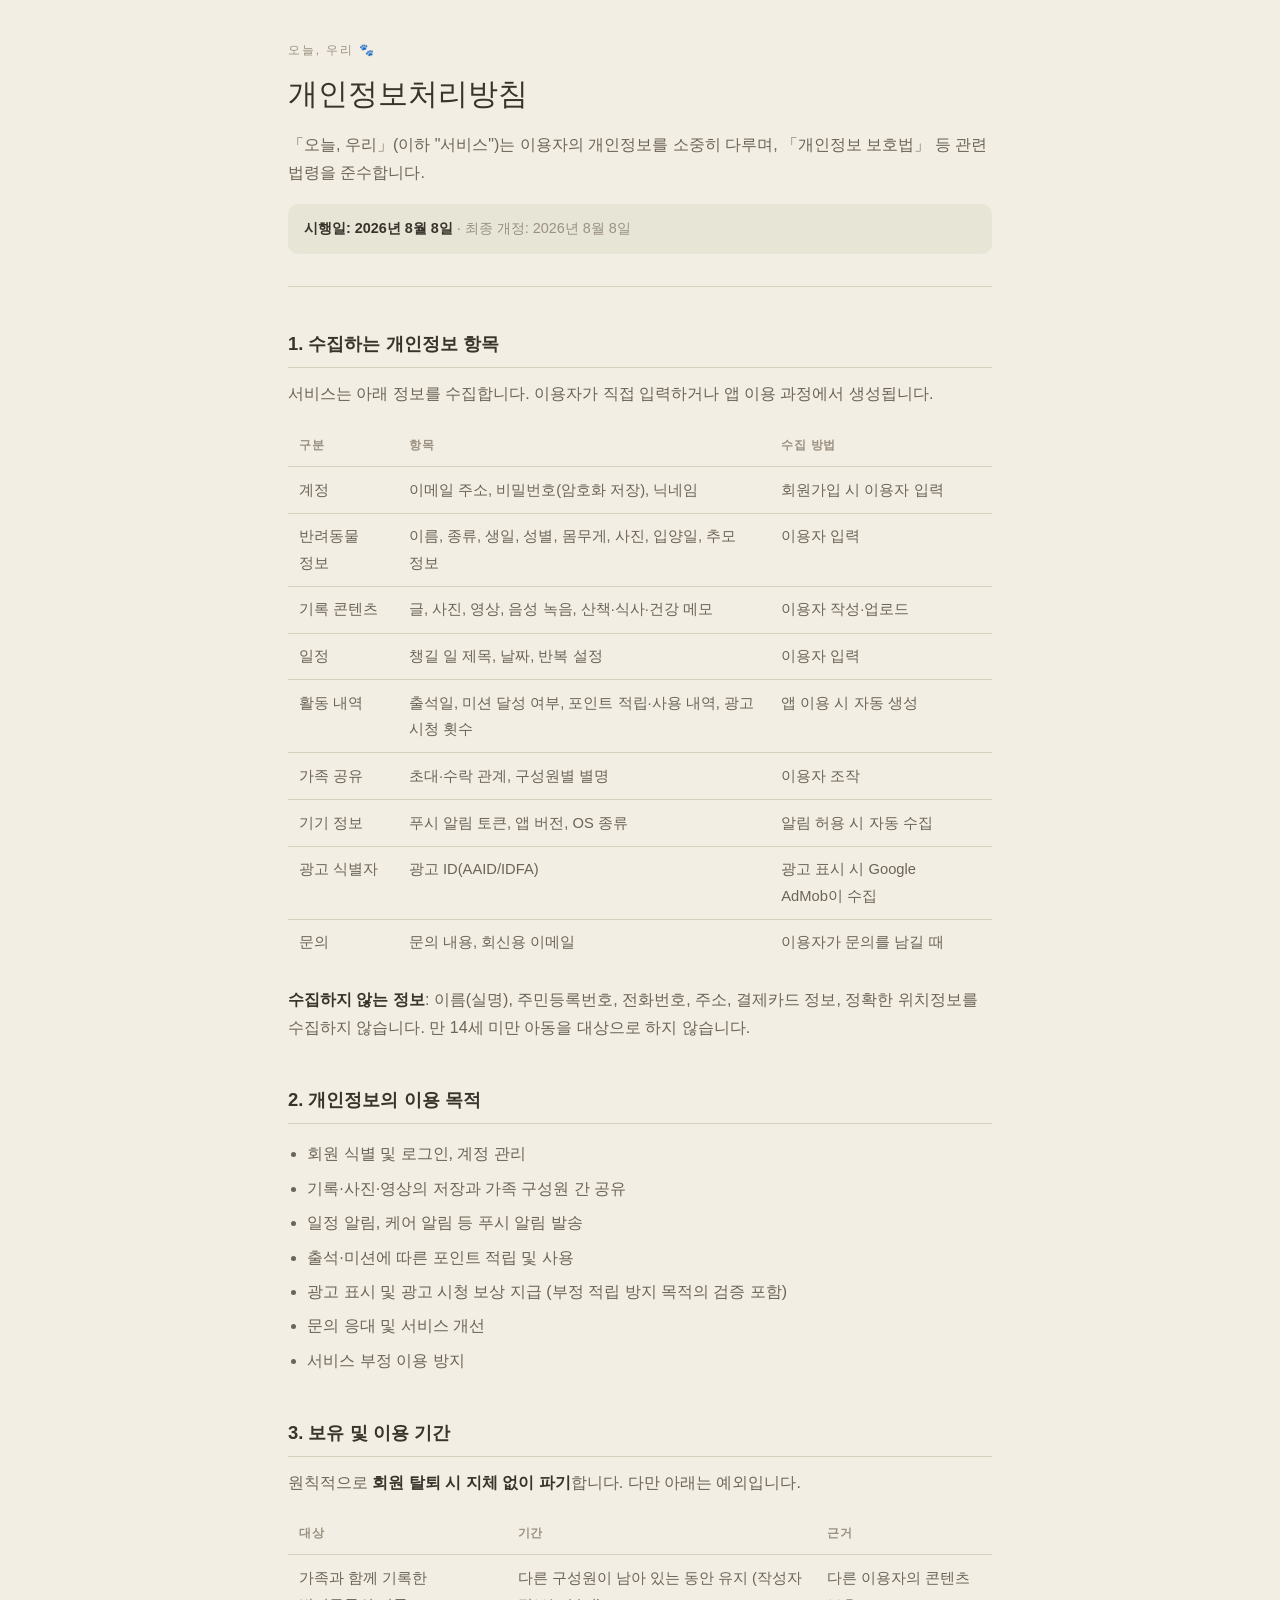
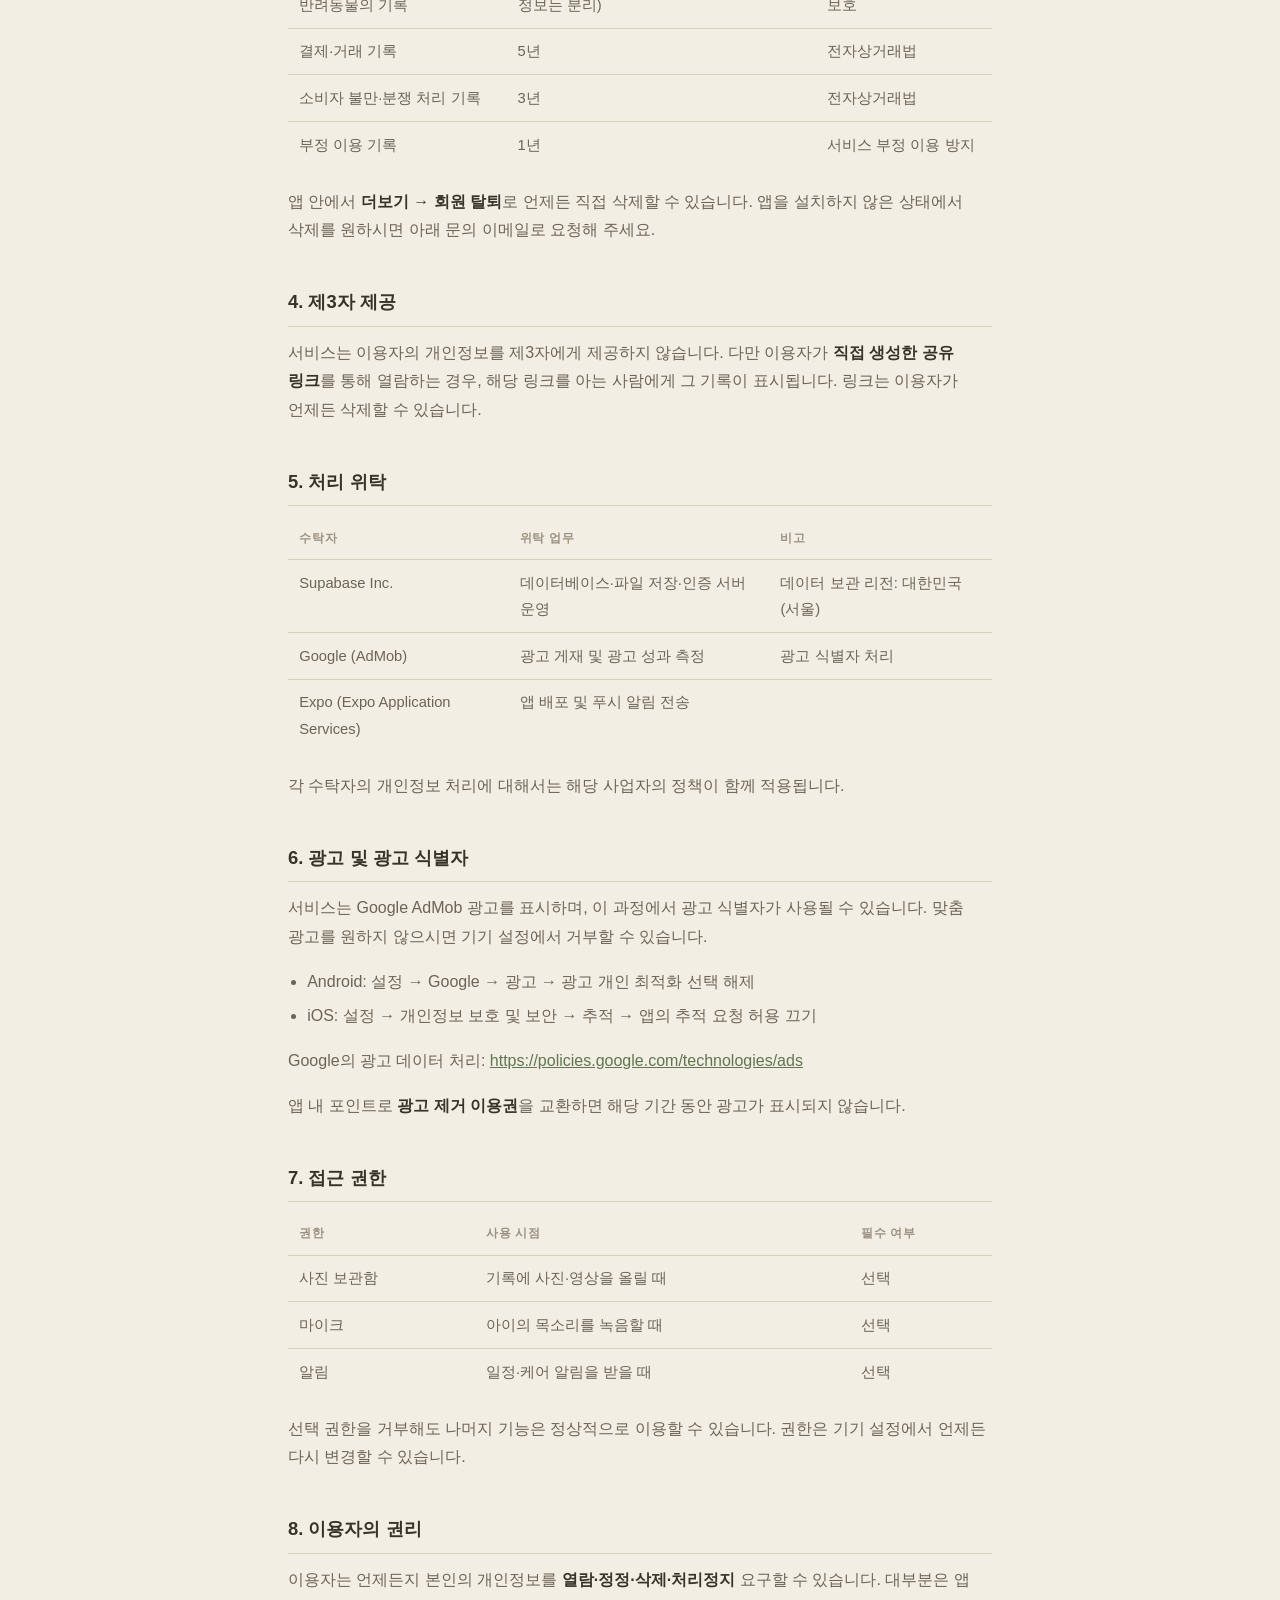
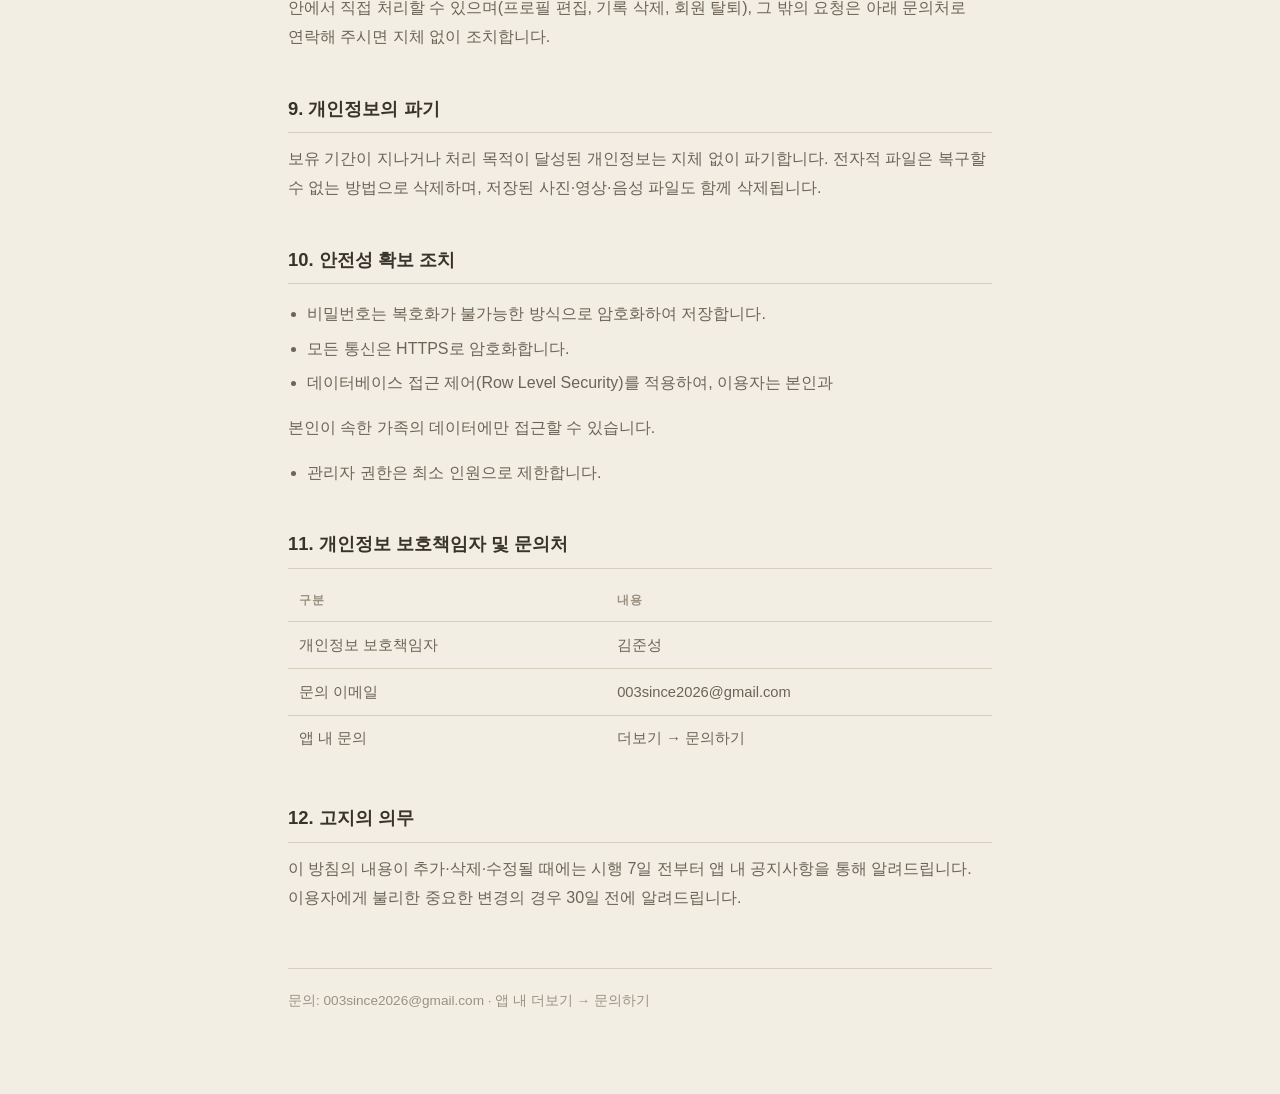
==== privacy.html @ 212df263 "개인정보처리방침·계정삭제 안내 페이지 Play Console 제출에 필요한 공개 URL. 앱 코드에서 실제 수집 항목을 확인해 작성했고, 앱과 같은 색·서체 계열로 맞췄다.  Co" ====
<!doctype html>
<html lang="ko">
<head>
<meta charset="utf-8">
<meta name="viewport" content="width=device-width, initial-scale=1">
<title>개인정보처리방침 — 오늘, 우리</title>
<link rel="stylesheet" href="style.css">
</head>
<body>
<main>
<a class="brand" href="./">오늘, 우리 🐾</a>
<h1>개인정보처리방침</h1>
<p>「오늘, 우리」(이하 &quot;서비스&quot;)는 이용자의 개인정보를 소중히 다루며, 「개인정보 보호법」 등 관련 법령을 준수합니다.</p>
<p class="meta"><strong>시행일: 2026년 8월 8일</strong> · 최종 개정: 2026년 8월 8일</p>
<hr>
<h2>1. 수집하는 개인정보 항목</h2>
<p>서비스는 아래 정보를 수집합니다. 이용자가 직접 입력하거나 앱 이용 과정에서 생성됩니다.</p>
<div class="table-wrap"><table><thead><tr><th>구분</th><th>항목</th><th>수집 방법</th></tr></thead><tbody><tr><td>계정</td><td>이메일 주소, 비밀번호(암호화 저장), 닉네임</td><td>회원가입 시 이용자 입력</td></tr><tr><td>반려동물 정보</td><td>이름, 종류, 생일, 성별, 몸무게, 사진, 입양일, 추모 정보</td><td>이용자 입력</td></tr><tr><td>기록 콘텐츠</td><td>글, 사진, 영상, 음성 녹음, 산책·식사·건강 메모</td><td>이용자 작성·업로드</td></tr><tr><td>일정</td><td>챙길 일 제목, 날짜, 반복 설정</td><td>이용자 입력</td></tr><tr><td>활동 내역</td><td>출석일, 미션 달성 여부, 포인트 적립·사용 내역, 광고 시청 횟수</td><td>앱 이용 시 자동 생성</td></tr><tr><td>가족 공유</td><td>초대·수락 관계, 구성원별 별명</td><td>이용자 조작</td></tr><tr><td>기기 정보</td><td>푸시 알림 토큰, 앱 버전, OS 종류</td><td>알림 허용 시 자동 수집</td></tr><tr><td>광고 식별자</td><td>광고 ID(AAID/IDFA)</td><td>광고 표시 시 Google AdMob이 수집</td></tr><tr><td>문의</td><td>문의 내용, 회신용 이메일</td><td>이용자가 문의를 남길 때</td></tr></tbody></table></div>
<p><strong>수집하지 않는 정보</strong>: 이름(실명), 주민등록번호, 전화번호, 주소, 결제카드 정보, 정확한 위치정보를 수집하지 않습니다. 만 14세 미만 아동을 대상으로 하지 않습니다.</p>
<h2>2. 개인정보의 이용 목적</h2>
<ul><li>회원 식별 및 로그인, 계정 관리</li><li>기록·사진·영상의 저장과 가족 구성원 간 공유</li><li>일정 알림, 케어 알림 등 푸시 알림 발송</li><li>출석·미션에 따른 포인트 적립 및 사용</li><li>광고 표시 및 광고 시청 보상 지급 (부정 적립 방지 목적의 검증 포함)</li><li>문의 응대 및 서비스 개선</li><li>서비스 부정 이용 방지</li></ul>
<h2>3. 보유 및 이용 기간</h2>
<p>원칙적으로 <strong>회원 탈퇴 시 지체 없이 파기</strong>합니다. 다만 아래는 예외입니다.</p>
<div class="table-wrap"><table><thead><tr><th>대상</th><th>기간</th><th>근거</th></tr></thead><tbody><tr><td>가족과 함께 기록한 반려동물의 기록</td><td>다른 구성원이 남아 있는 동안 유지 (작성자 정보는 분리)</td><td>다른 이용자의 콘텐츠 보호</td></tr><tr><td>결제·거래 기록</td><td>5년</td><td>전자상거래법</td></tr><tr><td>소비자 불만·분쟁 처리 기록</td><td>3년</td><td>전자상거래법</td></tr><tr><td>부정 이용 기록</td><td>1년</td><td>서비스 부정 이용 방지</td></tr></tbody></table></div>
<p>앱 안에서 <strong>더보기 → 회원 탈퇴</strong>로 언제든 직접 삭제할 수 있습니다. 앱을 설치하지 않은 상태에서 삭제를 원하시면 아래 문의 이메일로 요청해 주세요.</p>
<h2>4. 제3자 제공</h2>
<p>서비스는 이용자의 개인정보를 제3자에게 제공하지 않습니다. 다만 이용자가 <strong>직접 생성한 공유 링크</strong>를 통해 열람하는 경우, 해당 링크를 아는 사람에게 그 기록이 표시됩니다. 링크는 이용자가 언제든 삭제할 수 있습니다.</p>
<h2>5. 처리 위탁</h2>
<div class="table-wrap"><table><thead><tr><th>수탁자</th><th>위탁 업무</th><th>비고</th></tr></thead><tbody><tr><td>Supabase Inc.</td><td>데이터베이스·파일 저장·인증 서버 운영</td><td>데이터 보관 리전: 대한민국(서울)</td></tr><tr><td>Google (AdMob)</td><td>광고 게재 및 광고 성과 측정</td><td>광고 식별자 처리</td></tr><tr><td>Expo (Expo Application Services)</td><td>앱 배포 및 푸시 알림 전송</td><td></td></tr></tbody></table></div>
<p>각 수탁자의 개인정보 처리에 대해서는 해당 사업자의 정책이 함께 적용됩니다.</p>
<h2>6. 광고 및 광고 식별자</h2>
<p>서비스는 Google AdMob 광고를 표시하며, 이 과정에서 광고 식별자가 사용될 수 있습니다. 맞춤 광고를 원하지 않으시면 기기 설정에서 거부할 수 있습니다.</p>
<ul><li>Android: 설정 → Google → 광고 → 광고 개인 최적화 선택 해제</li><li>iOS: 설정 → 개인정보 보호 및 보안 → 추적 → 앱의 추적 요청 허용 끄기</li></ul>
<p>Google의 광고 데이터 처리: <a href="https://policies.google.com/technologies/ads">https://policies.google.com/technologies/ads</a></p>
<p>앱 내 포인트로 <strong>광고 제거 이용권</strong>을 교환하면 해당 기간 동안 광고가 표시되지 않습니다.</p>
<h2>7. 접근 권한</h2>
<div class="table-wrap"><table><thead><tr><th>권한</th><th>사용 시점</th><th>필수 여부</th></tr></thead><tbody><tr><td>사진 보관함</td><td>기록에 사진·영상을 올릴 때</td><td>선택</td></tr><tr><td>마이크</td><td>아이의 목소리를 녹음할 때</td><td>선택</td></tr><tr><td>알림</td><td>일정·케어 알림을 받을 때</td><td>선택</td></tr></tbody></table></div>
<p>선택 권한을 거부해도 나머지 기능은 정상적으로 이용할 수 있습니다. 권한은 기기 설정에서 언제든 다시 변경할 수 있습니다.</p>
<h2>8. 이용자의 권리</h2>
<p>이용자는 언제든지 본인의 개인정보를 <strong>열람·정정·삭제·처리정지</strong> 요구할 수 있습니다. 대부분은 앱 안에서 직접 처리할 수 있으며(프로필 편집, 기록 삭제, 회원 탈퇴), 그 밖의 요청은 아래 문의처로 연락해 주시면 지체 없이 조치합니다.</p>
<h2>9. 개인정보의 파기</h2>
<p>보유 기간이 지나거나 처리 목적이 달성된 개인정보는 지체 없이 파기합니다. 전자적 파일은 복구할 수 없는 방법으로 삭제하며, 저장된 사진·영상·음성 파일도 함께 삭제됩니다.</p>
<h2>10. 안전성 확보 조치</h2>
<ul><li>비밀번호는 복호화가 불가능한 방식으로 암호화하여 저장합니다.</li><li>모든 통신은 HTTPS로 암호화합니다.</li><li>데이터베이스 접근 제어(Row Level Security)를 적용하여, 이용자는 본인과</li></ul>
<p>본인이 속한 가족의 데이터에만 접근할 수 있습니다.</p>
<ul><li>관리자 권한은 최소 인원으로 제한합니다.</li></ul>
<h2>11. 개인정보 보호책임자 및 문의처</h2>
<div class="table-wrap"><table><thead><tr><th>구분</th><th>내용</th></tr></thead><tbody><tr><td>개인정보 보호책임자</td><td>김준성</td></tr><tr><td>문의 이메일</td><td>003since2026@gmail.com</td></tr><tr><td>앱 내 문의</td><td>더보기 → 문의하기</td></tr></tbody></table></div>
<h2>12. 고지의 의무</h2>
<p>이 방침의 내용이 추가·삭제·수정될 때에는 시행 7일 전부터 앱 내 공지사항을 통해 알려드립니다. 이용자에게 불리한 중요한 변경의 경우 30일 전에 알려드립니다.</p>
<footer>문의: 003since2026@gmail.com · 앱 내 더보기 → 문의하기</footer>
</main>
</body>
</html>
---- style.css ----
:root {
  --paper: #f3eee3;
  --card: #fffdf8;
  --ink: #38332b;
  --ink-soft: #6c6456;
  --ink-faint: #9a9182;
  --sage: #5f7650;
  --sage-bg: rgba(124, 148, 104, 0.10);
  --line: #d8cfbe;
}
@media (prefers-color-scheme: dark) {
  :root {
    --paper: #23262b;
    --card: #2c3138;
    --ink: #ece6d8;
    --ink-soft: #b9b2a3;
    --ink-faint: #8b8577;
    --sage: #9db98a;
    --sage-bg: rgba(157, 185, 138, 0.13);
    --line: #414750;
  }
}

* { box-sizing: border-box; }

body {
  background: var(--paper);
  color: var(--ink);
  font-family: -apple-system, BlinkMacSystemFont, "Apple SD Gothic Neo",
               "Malgun Gothic", "Noto Sans KR", sans-serif;
  font-size: 16px;
  line-height: 1.8;
  margin: 0;
  padding: 2.5rem 1.25rem 5rem;
  word-break: keep-all;
}

main { max-width: 44rem; margin: 0 auto; }

.brand {
  display: block;
  font-size: 0.75rem;
  letter-spacing: 0.16em;
  text-transform: uppercase;
  color: var(--ink-faint);
  text-decoration: none;
  margin-bottom: 0.75rem;
}
.brand:hover { color: var(--sage); }

h1 {
  font-family: AppleMyungjo, "Nanum Myeongjo", Batang, serif;
  font-weight: 400;
  font-size: 1.9rem;
  line-height: 1.35;
  margin: 0 0 1rem;
  text-wrap: balance;
}

h2 {
  font-size: 1.15rem;
  margin: 2.5rem 0 0.75rem;
  padding-bottom: 0.45rem;
  border-bottom: 1px solid var(--line);
  text-wrap: balance;
}

p, li { color: var(--ink-soft); }
p { margin: 0 0 1rem; }
ul { padding-left: 1.2rem; }
li { margin-bottom: 0.35rem; }
strong { color: var(--ink); }

hr { border: none; border-top: 1px solid var(--line); margin: 2rem 0; }

.meta {
  font-size: 0.9rem;
  color: var(--ink-faint);
  padding: 0.75rem 1rem;
  background: var(--sage-bg);
  border-radius: 10px;
  margin-bottom: 2rem;
}

.table-wrap { overflow-x: auto; margin-bottom: 1.25rem; }
table { border-collapse: collapse; width: 100%; font-size: 0.92rem; }
th, td {
  text-align: left;
  padding: 0.6rem 0.7rem;
  border-bottom: 1px solid var(--line);
  vertical-align: top;
}
th {
  font-size: 0.75rem;
  letter-spacing: 0.06em;
  color: var(--ink-faint);
  font-weight: 600;
  white-space: nowrap;
}
td { color: var(--ink-soft); }
tbody tr:last-child td { border-bottom: none; }

a { color: var(--sage); }
a:focus-visible, .brand:focus-visible { outline: 2px solid var(--sage); outline-offset: 3px; }

.cards { display: grid; gap: 1rem; grid-template-columns: 1fr; margin-top: 2rem; }
@media (min-width: 36rem) { .cards { grid-template-columns: 1fr 1fr; } }
.cards a {
  display: block;
  background: var(--card);
  border: 1px solid var(--line);
  border-radius: 14px;
  padding: 1.25rem;
  text-decoration: none;
  color: var(--ink);
}
.cards a:hover { border-color: var(--sage); }
.cards h3 { margin: 0 0 0.35rem; font-size: 1rem; }
.cards p { margin: 0; font-size: 0.88rem; color: var(--ink-faint); }

footer {
  margin-top: 3.5rem;
  padding-top: 1.25rem;
  border-top: 1px solid var(--line);
  font-size: 0.85rem;
  color: var(--ink-faint);
}
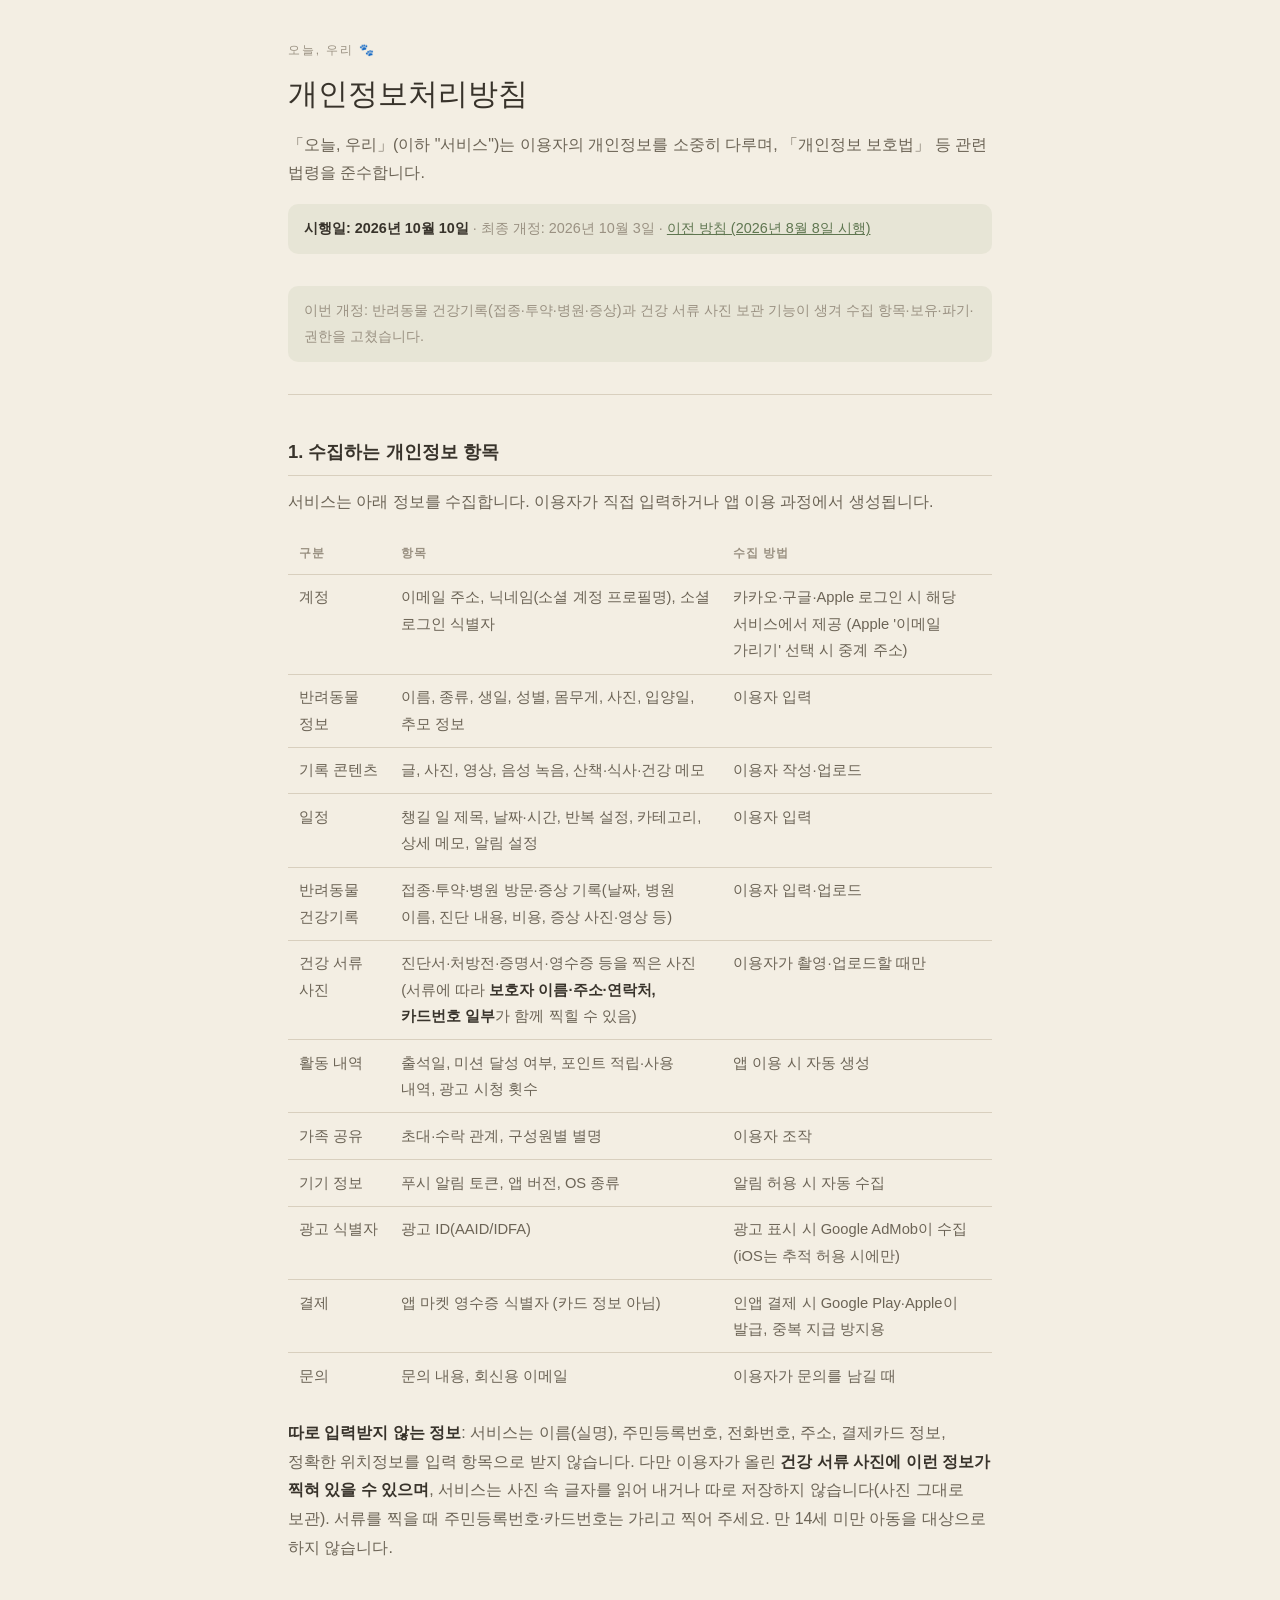
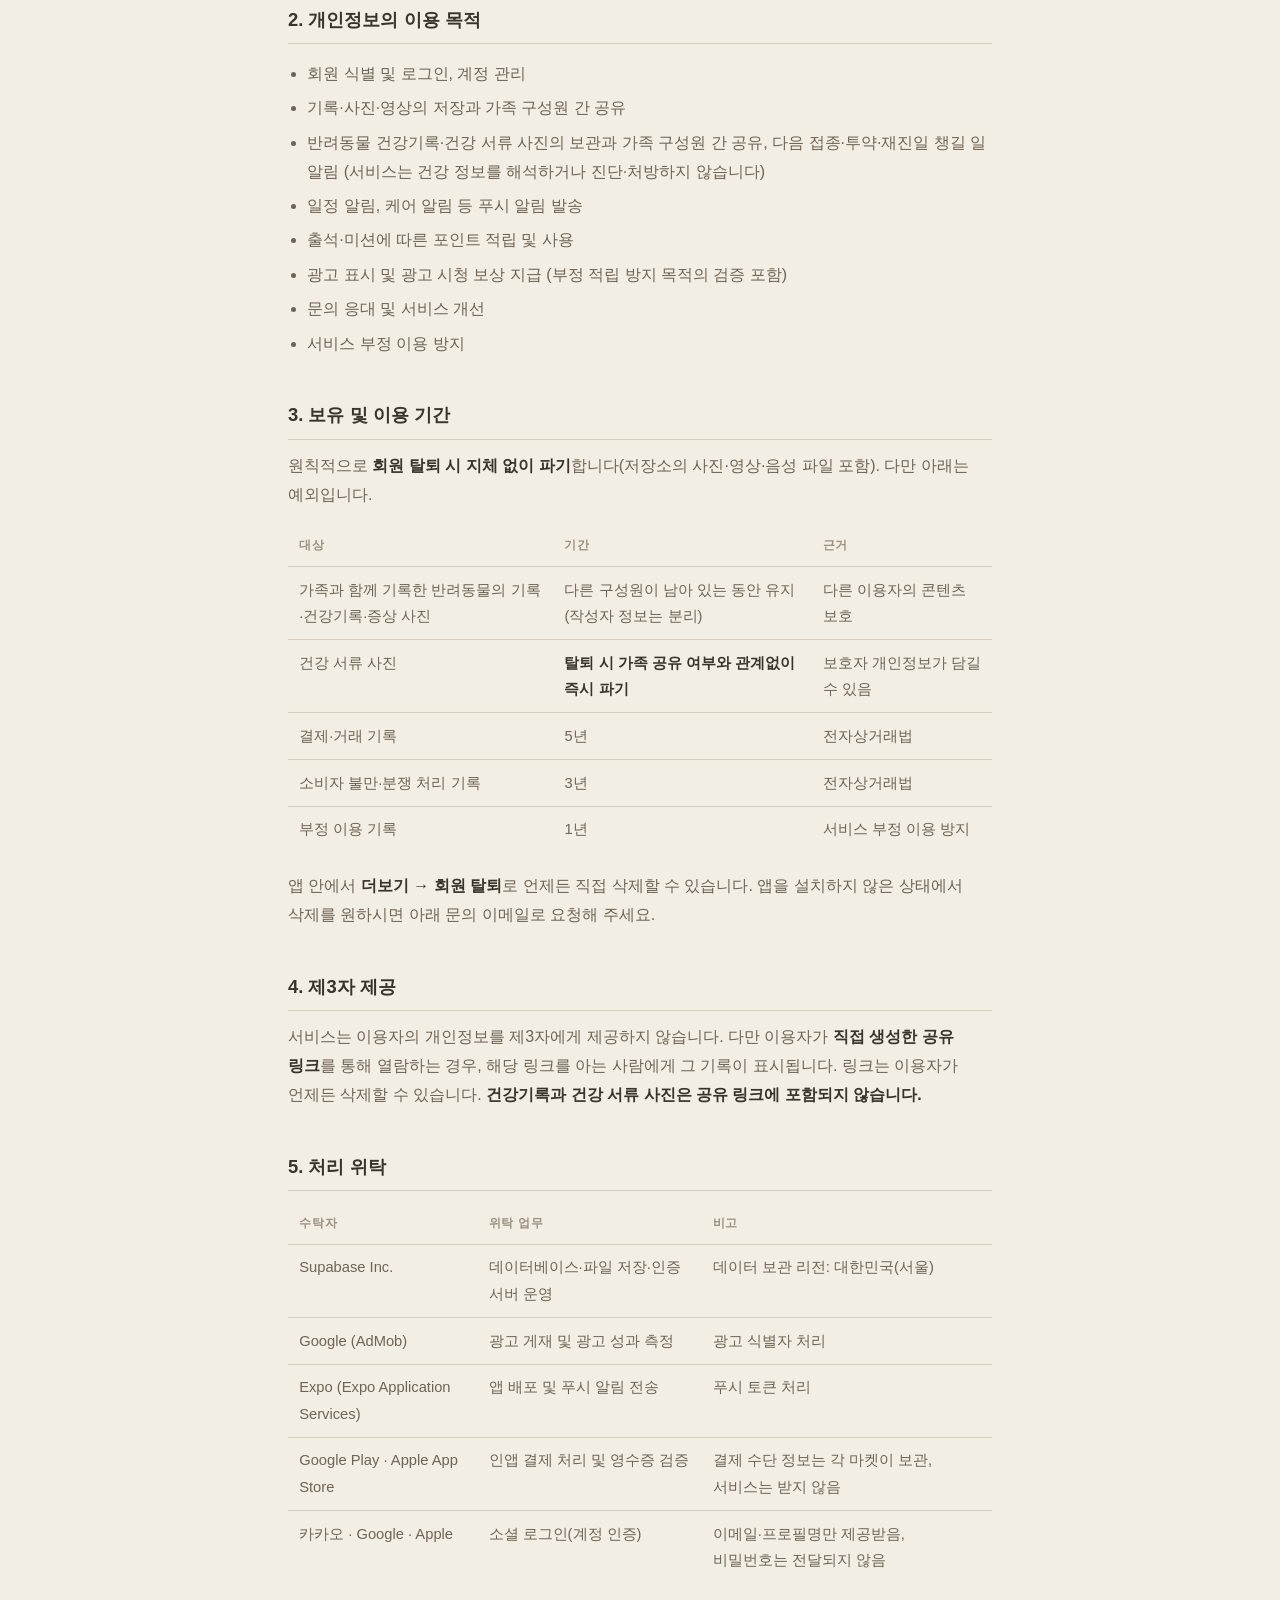
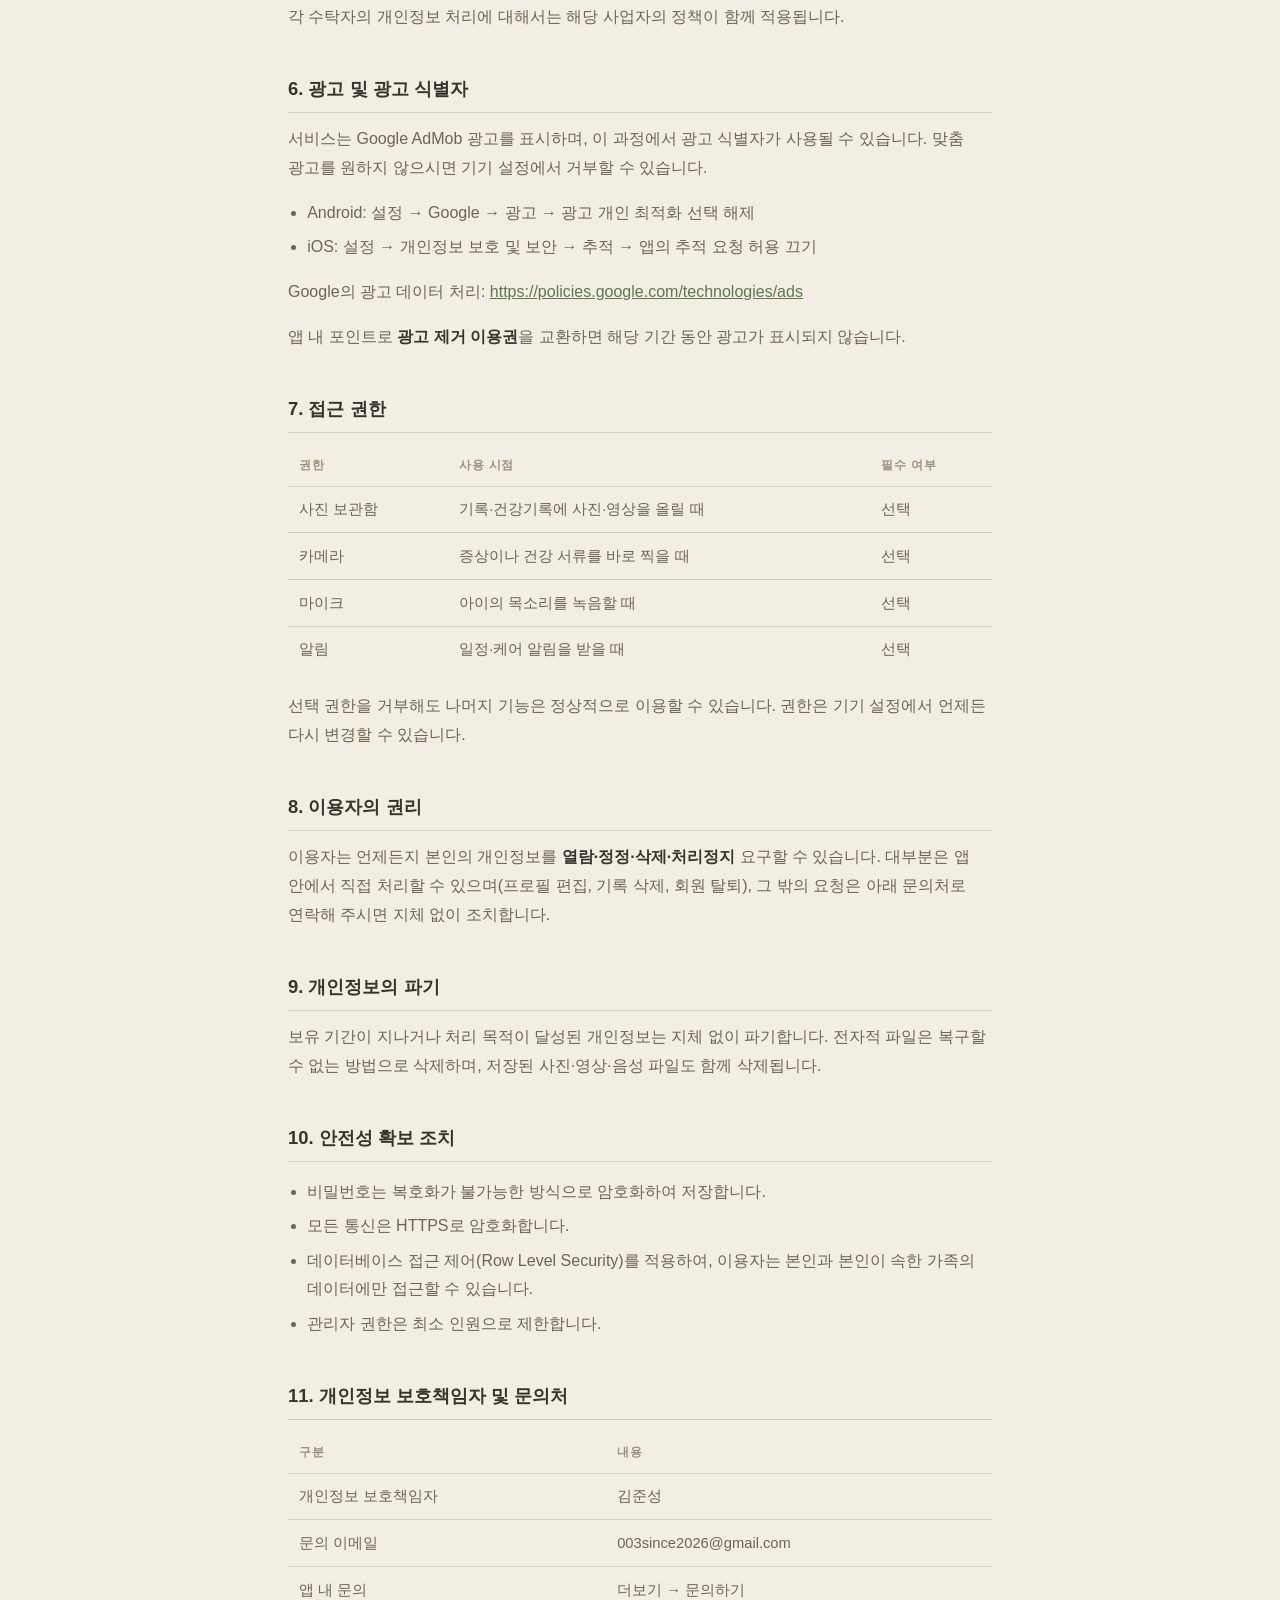
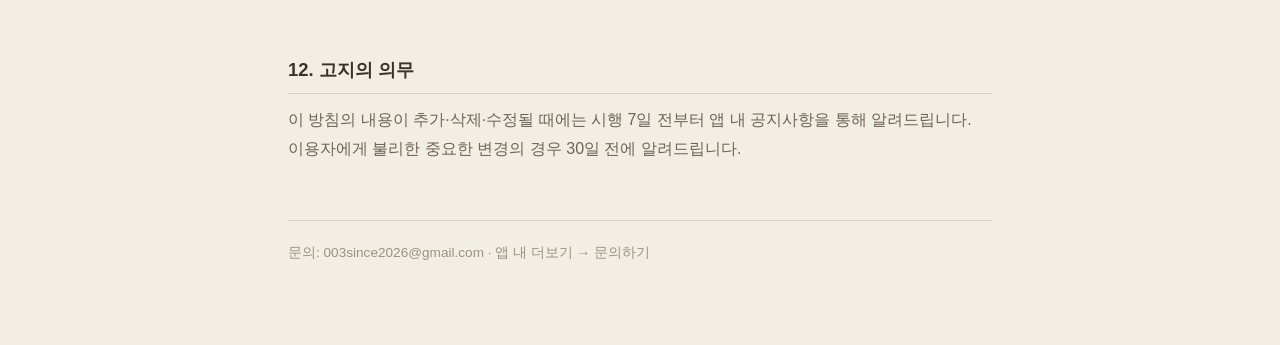
==== commit 5fde83d0: "개인정보처리방침 개정 (2026-10-10 시행) — 반려동물 건강기록·건강 서류 사진 - 수집 항목: 건강기록(접종·투약·병원·증상), 건강 서류 사진(보호자 정보가 찍힐 수 있" ====
--- a/privacy.html
+++ b/privacy.html
@@ -11,22 +11,23 @@
 <a class="brand" href="./">오늘, 우리 🐾</a>
 <h1>개인정보처리방침</h1>
 <p>「오늘, 우리」(이하 &quot;서비스&quot;)는 이용자의 개인정보를 소중히 다루며, 「개인정보 보호법」 등 관련 법령을 준수합니다.</p>
-<p class="meta"><strong>시행일: 2026년 8월 8일</strong> · 최종 개정: 2026년 8월 8일</p>
+<p class="meta"><strong>시행일: 2026년 10월 10일</strong> · 최종 개정: 2026년 10월 3일 · <a href="privacy-20260808.html">이전 방침 (2026년 8월 8일 시행)</a></p>
+<p class="meta">이번 개정: 반려동물 건강기록(접종·투약·병원·증상)과 건강 서류 사진 보관 기능이 생겨 수집 항목·보유·파기·권한을 고쳤습니다.</p>
 <hr>
 <h2>1. 수집하는 개인정보 항목</h2>
 <p>서비스는 아래 정보를 수집합니다. 이용자가 직접 입력하거나 앱 이용 과정에서 생성됩니다.</p>
-<div class="table-wrap"><table><thead><tr><th>구분</th><th>항목</th><th>수집 방법</th></tr></thead><tbody><tr><td>계정</td><td>이메일 주소, 비밀번호(암호화 저장), 닉네임</td><td>회원가입 시 이용자 입력</td></tr><tr><td>반려동물 정보</td><td>이름, 종류, 생일, 성별, 몸무게, 사진, 입양일, 추모 정보</td><td>이용자 입력</td></tr><tr><td>기록 콘텐츠</td><td>글, 사진, 영상, 음성 녹음, 산책·식사·건강 메모</td><td>이용자 작성·업로드</td></tr><tr><td>일정</td><td>챙길 일 제목, 날짜, 반복 설정</td><td>이용자 입력</td></tr><tr><td>활동 내역</td><td>출석일, 미션 달성 여부, 포인트 적립·사용 내역, 광고 시청 횟수</td><td>앱 이용 시 자동 생성</td></tr><tr><td>가족 공유</td><td>초대·수락 관계, 구성원별 별명</td><td>이용자 조작</td></tr><tr><td>기기 정보</td><td>푸시 알림 토큰, 앱 버전, OS 종류</td><td>알림 허용 시 자동 수집</td></tr><tr><td>광고 식별자</td><td>광고 ID(AAID/IDFA)</td><td>광고 표시 시 Google AdMob이 수집</td></tr><tr><td>문의</td><td>문의 내용, 회신용 이메일</td><td>이용자가 문의를 남길 때</td></tr></tbody></table></div>
-<p><strong>수집하지 않는 정보</strong>: 이름(실명), 주민등록번호, 전화번호, 주소, 결제카드 정보, 정확한 위치정보를 수집하지 않습니다. 만 14세 미만 아동을 대상으로 하지 않습니다.</p>
+<div class="table-wrap"><table><thead><tr><th>구분</th><th>항목</th><th>수집 방법</th></tr></thead><tbody><tr><td>계정</td><td>이메일 주소, 닉네임(소셜 계정 프로필명), 소셜 로그인 식별자</td><td>카카오·구글·Apple 로그인 시 해당 서비스에서 제공 (Apple '이메일 가리기' 선택 시 중계 주소)</td></tr><tr><td>반려동물 정보</td><td>이름, 종류, 생일, 성별, 몸무게, 사진, 입양일, 추모 정보</td><td>이용자 입력</td></tr><tr><td>기록 콘텐츠</td><td>글, 사진, 영상, 음성 녹음, 산책·식사·건강 메모</td><td>이용자 작성·업로드</td></tr><tr><td>일정</td><td>챙길 일 제목, 날짜·시간, 반복 설정, 카테고리, 상세 메모, 알림 설정</td><td>이용자 입력</td></tr><tr><td>반려동물 건강기록</td><td>접종·투약·병원 방문·증상 기록(날짜, 병원 이름, 진단 내용, 비용, 증상 사진·영상 등)</td><td>이용자 입력·업로드</td></tr><tr><td>건강 서류 사진</td><td>진단서·처방전·증명서·영수증 등을 찍은 사진 (서류에 따라 <strong>보호자 이름·주소·연락처, 카드번호 일부</strong>가 함께 찍힐 수 있음)</td><td>이용자가 촬영·업로드할 때만</td></tr><tr><td>활동 내역</td><td>출석일, 미션 달성 여부, 포인트 적립·사용 내역, 광고 시청 횟수</td><td>앱 이용 시 자동 생성</td></tr><tr><td>가족 공유</td><td>초대·수락 관계, 구성원별 별명</td><td>이용자 조작</td></tr><tr><td>기기 정보</td><td>푸시 알림 토큰, 앱 버전, OS 종류</td><td>알림 허용 시 자동 수집</td></tr><tr><td>광고 식별자</td><td>광고 ID(AAID/IDFA)</td><td>광고 표시 시 Google AdMob이 수집 (iOS는 추적 허용 시에만)</td></tr><tr><td>결제</td><td>앱 마켓 영수증 식별자 (카드 정보 아님)</td><td>인앱 결제 시 Google Play·Apple이 발급, 중복 지급 방지용</td></tr><tr><td>문의</td><td>문의 내용, 회신용 이메일</td><td>이용자가 문의를 남길 때</td></tr></tbody></table></div>
+<p><strong>따로 입력받지 않는 정보</strong>: 서비스는 이름(실명), 주민등록번호, 전화번호, 주소, 결제카드 정보, 정확한 위치정보를 입력 항목으로 받지 않습니다. 다만 이용자가 올린 <strong>건강 서류 사진에 이런 정보가 찍혀 있을 수 있으며</strong>, 서비스는 사진 속 글자를 읽어 내거나 따로 저장하지 않습니다(사진 그대로 보관). 서류를 찍을 때 주민등록번호·카드번호는 가리고 찍어 주세요. 만 14세 미만 아동을 대상으로 하지 않습니다.</p>
 <h2>2. 개인정보의 이용 목적</h2>
-<ul><li>회원 식별 및 로그인, 계정 관리</li><li>기록·사진·영상의 저장과 가족 구성원 간 공유</li><li>일정 알림, 케어 알림 등 푸시 알림 발송</li><li>출석·미션에 따른 포인트 적립 및 사용</li><li>광고 표시 및 광고 시청 보상 지급 (부정 적립 방지 목적의 검증 포함)</li><li>문의 응대 및 서비스 개선</li><li>서비스 부정 이용 방지</li></ul>
+<ul><li>회원 식별 및 로그인, 계정 관리</li><li>기록·사진·영상의 저장과 가족 구성원 간 공유</li><li>반려동물 건강기록·건강 서류 사진의 보관과 가족 구성원 간 공유, 다음 접종·투약·재진일 챙길 일 알림 (서비스는 건강 정보를 해석하거나 진단·처방하지 않습니다)</li><li>일정 알림, 케어 알림 등 푸시 알림 발송</li><li>출석·미션에 따른 포인트 적립 및 사용</li><li>광고 표시 및 광고 시청 보상 지급 (부정 적립 방지 목적의 검증 포함)</li><li>문의 응대 및 서비스 개선</li><li>서비스 부정 이용 방지</li></ul>
 <h2>3. 보유 및 이용 기간</h2>
-<p>원칙적으로 <strong>회원 탈퇴 시 지체 없이 파기</strong>합니다. 다만 아래는 예외입니다.</p>
-<div class="table-wrap"><table><thead><tr><th>대상</th><th>기간</th><th>근거</th></tr></thead><tbody><tr><td>가족과 함께 기록한 반려동물의 기록</td><td>다른 구성원이 남아 있는 동안 유지 (작성자 정보는 분리)</td><td>다른 이용자의 콘텐츠 보호</td></tr><tr><td>결제·거래 기록</td><td>5년</td><td>전자상거래법</td></tr><tr><td>소비자 불만·분쟁 처리 기록</td><td>3년</td><td>전자상거래법</td></tr><tr><td>부정 이용 기록</td><td>1년</td><td>서비스 부정 이용 방지</td></tr></tbody></table></div>
+<p>원칙적으로 <strong>회원 탈퇴 시 지체 없이 파기</strong>합니다(저장소의 사진·영상·음성 파일 포함). 다만 아래는 예외입니다.</p>
+<div class="table-wrap"><table><thead><tr><th>대상</th><th>기간</th><th>근거</th></tr></thead><tbody><tr><td>가족과 함께 기록한 반려동물의 기록·건강기록·증상 사진</td><td>다른 구성원이 남아 있는 동안 유지 (작성자 정보는 분리)</td><td>다른 이용자의 콘텐츠 보호</td></tr><tr><td>건강 서류 사진</td><td><strong>탈퇴 시 가족 공유 여부와 관계없이 즉시 파기</strong></td><td>보호자 개인정보가 담길 수 있음</td></tr><tr><td>결제·거래 기록</td><td>5년</td><td>전자상거래법</td></tr><tr><td>소비자 불만·분쟁 처리 기록</td><td>3년</td><td>전자상거래법</td></tr><tr><td>부정 이용 기록</td><td>1년</td><td>서비스 부정 이용 방지</td></tr></tbody></table></div>
 <p>앱 안에서 <strong>더보기 → 회원 탈퇴</strong>로 언제든 직접 삭제할 수 있습니다. 앱을 설치하지 않은 상태에서 삭제를 원하시면 아래 문의 이메일로 요청해 주세요.</p>
 <h2>4. 제3자 제공</h2>
-<p>서비스는 이용자의 개인정보를 제3자에게 제공하지 않습니다. 다만 이용자가 <strong>직접 생성한 공유 링크</strong>를 통해 열람하는 경우, 해당 링크를 아는 사람에게 그 기록이 표시됩니다. 링크는 이용자가 언제든 삭제할 수 있습니다.</p>
+<p>서비스는 이용자의 개인정보를 제3자에게 제공하지 않습니다. 다만 이용자가 <strong>직접 생성한 공유 링크</strong>를 통해 열람하는 경우, 해당 링크를 아는 사람에게 그 기록이 표시됩니다. 링크는 이용자가 언제든 삭제할 수 있습니다. <strong>건강기록과 건강 서류 사진은 공유 링크에 포함되지 않습니다.</strong></p>
 <h2>5. 처리 위탁</h2>
-<div class="table-wrap"><table><thead><tr><th>수탁자</th><th>위탁 업무</th><th>비고</th></tr></thead><tbody><tr><td>Supabase Inc.</td><td>데이터베이스·파일 저장·인증 서버 운영</td><td>데이터 보관 리전: 대한민국(서울)</td></tr><tr><td>Google (AdMob)</td><td>광고 게재 및 광고 성과 측정</td><td>광고 식별자 처리</td></tr><tr><td>Expo (Expo Application Services)</td><td>앱 배포 및 푸시 알림 전송</td><td></td></tr></tbody></table></div>
+<div class="table-wrap"><table><thead><tr><th>수탁자</th><th>위탁 업무</th><th>비고</th></tr></thead><tbody><tr><td>Supabase Inc.</td><td>데이터베이스·파일 저장·인증 서버 운영</td><td>데이터 보관 리전: 대한민국(서울)</td></tr><tr><td>Google (AdMob)</td><td>광고 게재 및 광고 성과 측정</td><td>광고 식별자 처리</td></tr><tr><td>Expo (Expo Application Services)</td><td>앱 배포 및 푸시 알림 전송</td><td>푸시 토큰 처리</td></tr><tr><td>Google Play · Apple App Store</td><td>인앱 결제 처리 및 영수증 검증</td><td>결제 수단 정보는 각 마켓이 보관, 서비스는 받지 않음</td></tr><tr><td>카카오 · Google · Apple</td><td>소셜 로그인(계정 인증)</td><td>이메일·프로필명만 제공받음, 비밀번호는 전달되지 않음</td></tr></tbody></table></div>
 <p>각 수탁자의 개인정보 처리에 대해서는 해당 사업자의 정책이 함께 적용됩니다.</p>
 <h2>6. 광고 및 광고 식별자</h2>
 <p>서비스는 Google AdMob 광고를 표시하며, 이 과정에서 광고 식별자가 사용될 수 있습니다. 맞춤 광고를 원하지 않으시면 기기 설정에서 거부할 수 있습니다.</p>
@@ -34,16 +35,14 @@
 <p>Google의 광고 데이터 처리: <a href="https://policies.google.com/technologies/ads">https://policies.google.com/technologies/ads</a></p>
 <p>앱 내 포인트로 <strong>광고 제거 이용권</strong>을 교환하면 해당 기간 동안 광고가 표시되지 않습니다.</p>
 <h2>7. 접근 권한</h2>
-<div class="table-wrap"><table><thead><tr><th>권한</th><th>사용 시점</th><th>필수 여부</th></tr></thead><tbody><tr><td>사진 보관함</td><td>기록에 사진·영상을 올릴 때</td><td>선택</td></tr><tr><td>마이크</td><td>아이의 목소리를 녹음할 때</td><td>선택</td></tr><tr><td>알림</td><td>일정·케어 알림을 받을 때</td><td>선택</td></tr></tbody></table></div>
+<div class="table-wrap"><table><thead><tr><th>권한</th><th>사용 시점</th><th>필수 여부</th></tr></thead><tbody><tr><td>사진 보관함</td><td>기록·건강기록에 사진·영상을 올릴 때</td><td>선택</td></tr><tr><td>카메라</td><td>증상이나 건강 서류를 바로 찍을 때</td><td>선택</td></tr><tr><td>마이크</td><td>아이의 목소리를 녹음할 때</td><td>선택</td></tr><tr><td>알림</td><td>일정·케어 알림을 받을 때</td><td>선택</td></tr></tbody></table></div>
 <p>선택 권한을 거부해도 나머지 기능은 정상적으로 이용할 수 있습니다. 권한은 기기 설정에서 언제든 다시 변경할 수 있습니다.</p>
 <h2>8. 이용자의 권리</h2>
 <p>이용자는 언제든지 본인의 개인정보를 <strong>열람·정정·삭제·처리정지</strong> 요구할 수 있습니다. 대부분은 앱 안에서 직접 처리할 수 있으며(프로필 편집, 기록 삭제, 회원 탈퇴), 그 밖의 요청은 아래 문의처로 연락해 주시면 지체 없이 조치합니다.</p>
 <h2>9. 개인정보의 파기</h2>
 <p>보유 기간이 지나거나 처리 목적이 달성된 개인정보는 지체 없이 파기합니다. 전자적 파일은 복구할 수 없는 방법으로 삭제하며, 저장된 사진·영상·음성 파일도 함께 삭제됩니다.</p>
 <h2>10. 안전성 확보 조치</h2>
-<ul><li>비밀번호는 복호화가 불가능한 방식으로 암호화하여 저장합니다.</li><li>모든 통신은 HTTPS로 암호화합니다.</li><li>데이터베이스 접근 제어(Row Level Security)를 적용하여, 이용자는 본인과</li></ul>
-<p>본인이 속한 가족의 데이터에만 접근할 수 있습니다.</p>
-<ul><li>관리자 권한은 최소 인원으로 제한합니다.</li></ul>
+<ul><li>비밀번호는 복호화가 불가능한 방식으로 암호화하여 저장합니다.</li><li>모든 통신은 HTTPS로 암호화합니다.</li><li>데이터베이스 접근 제어(Row Level Security)를 적용하여, 이용자는 본인과 본인이 속한 가족의 데이터에만 접근할 수 있습니다.</li><li>관리자 권한은 최소 인원으로 제한합니다.</li></ul>
 <h2>11. 개인정보 보호책임자 및 문의처</h2>
 <div class="table-wrap"><table><thead><tr><th>구분</th><th>내용</th></tr></thead><tbody><tr><td>개인정보 보호책임자</td><td>김준성</td></tr><tr><td>문의 이메일</td><td>003since2026@gmail.com</td></tr><tr><td>앱 내 문의</td><td>더보기 → 문의하기</td></tr></tbody></table></div>
 <h2>12. 고지의 의무</h2>
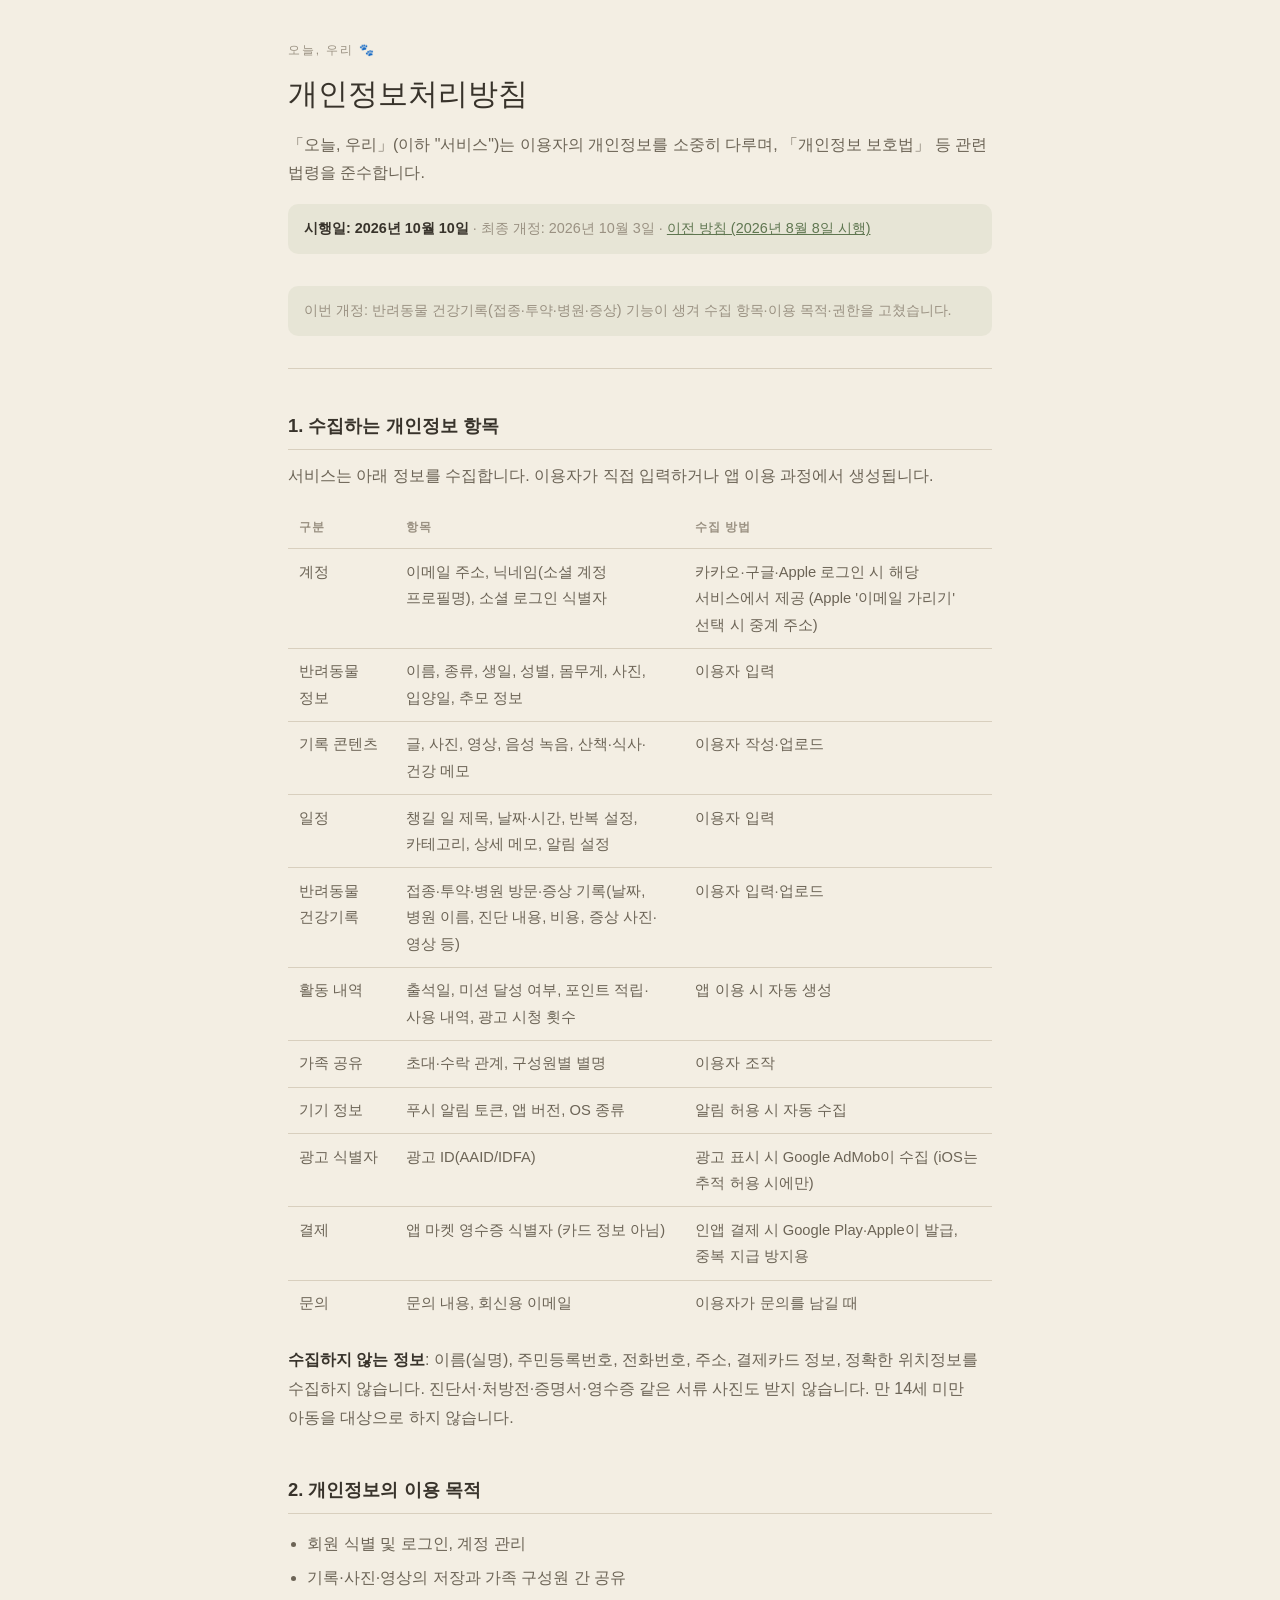
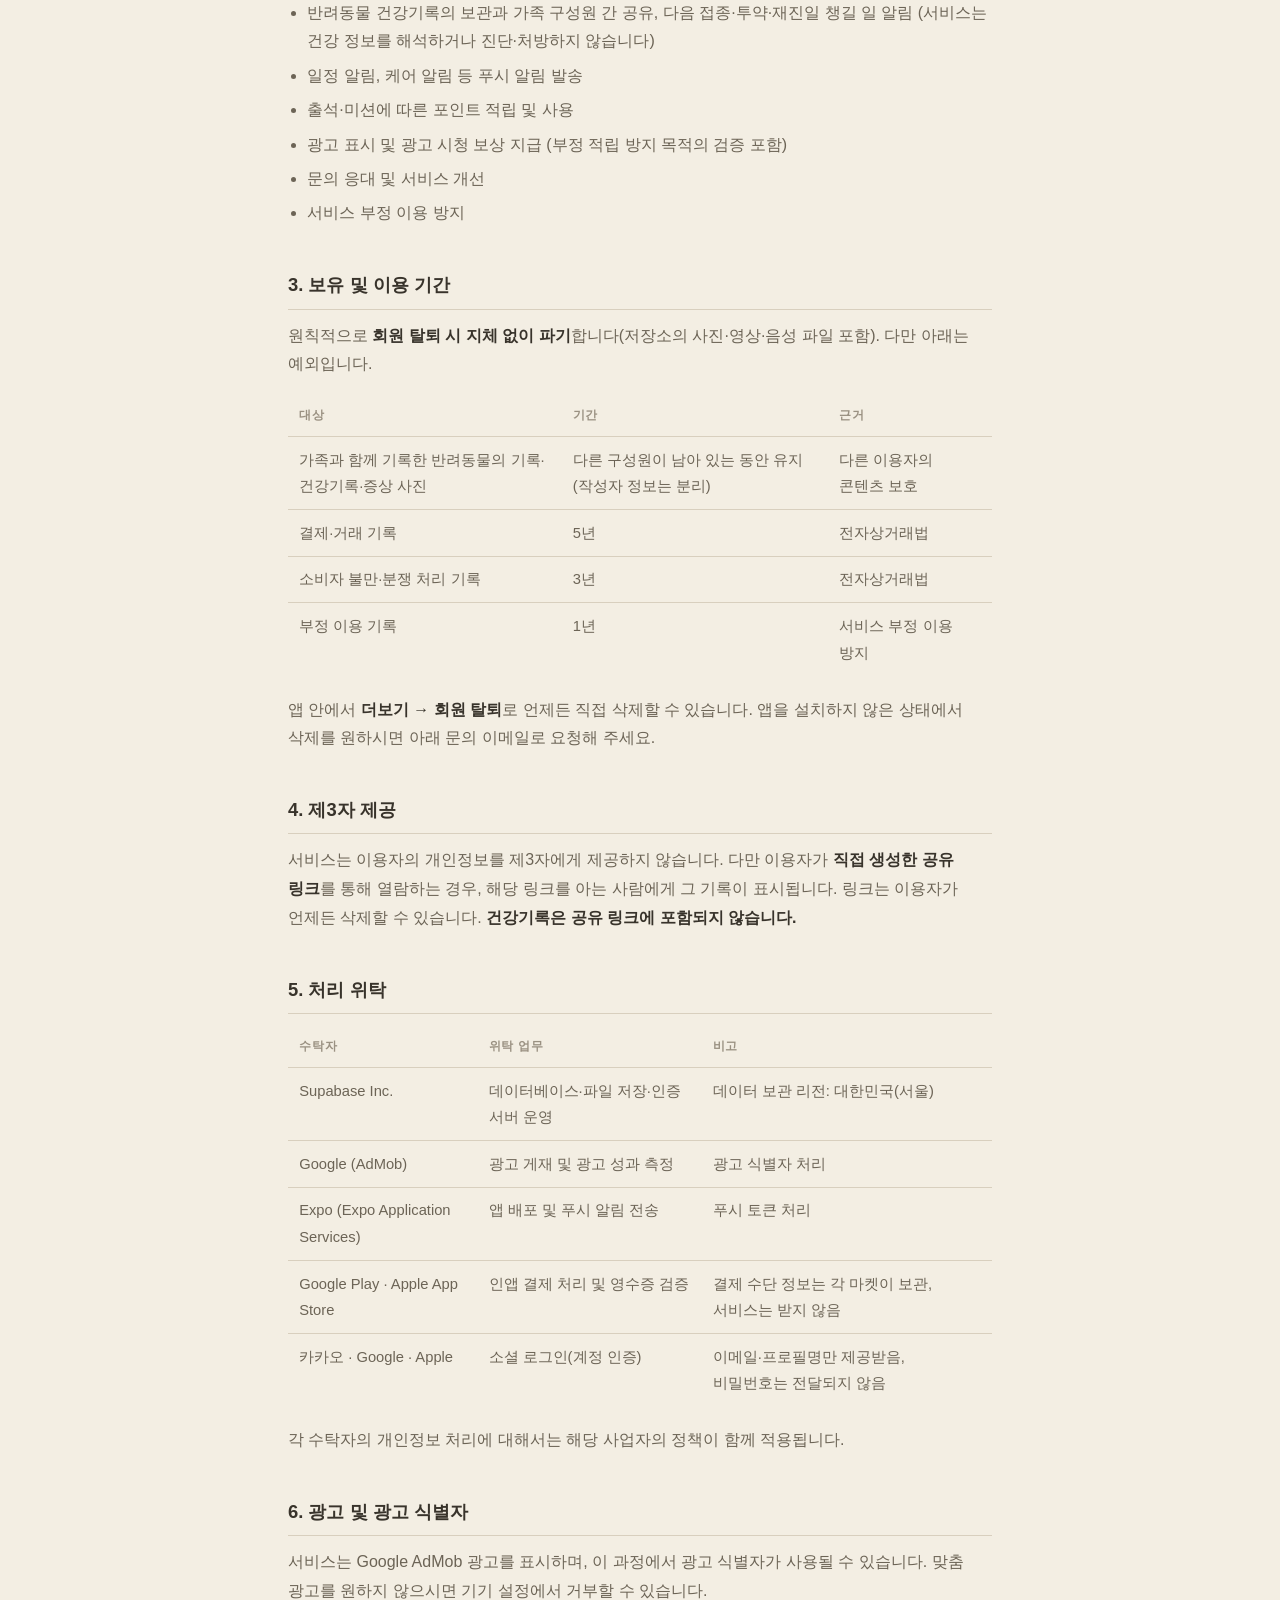
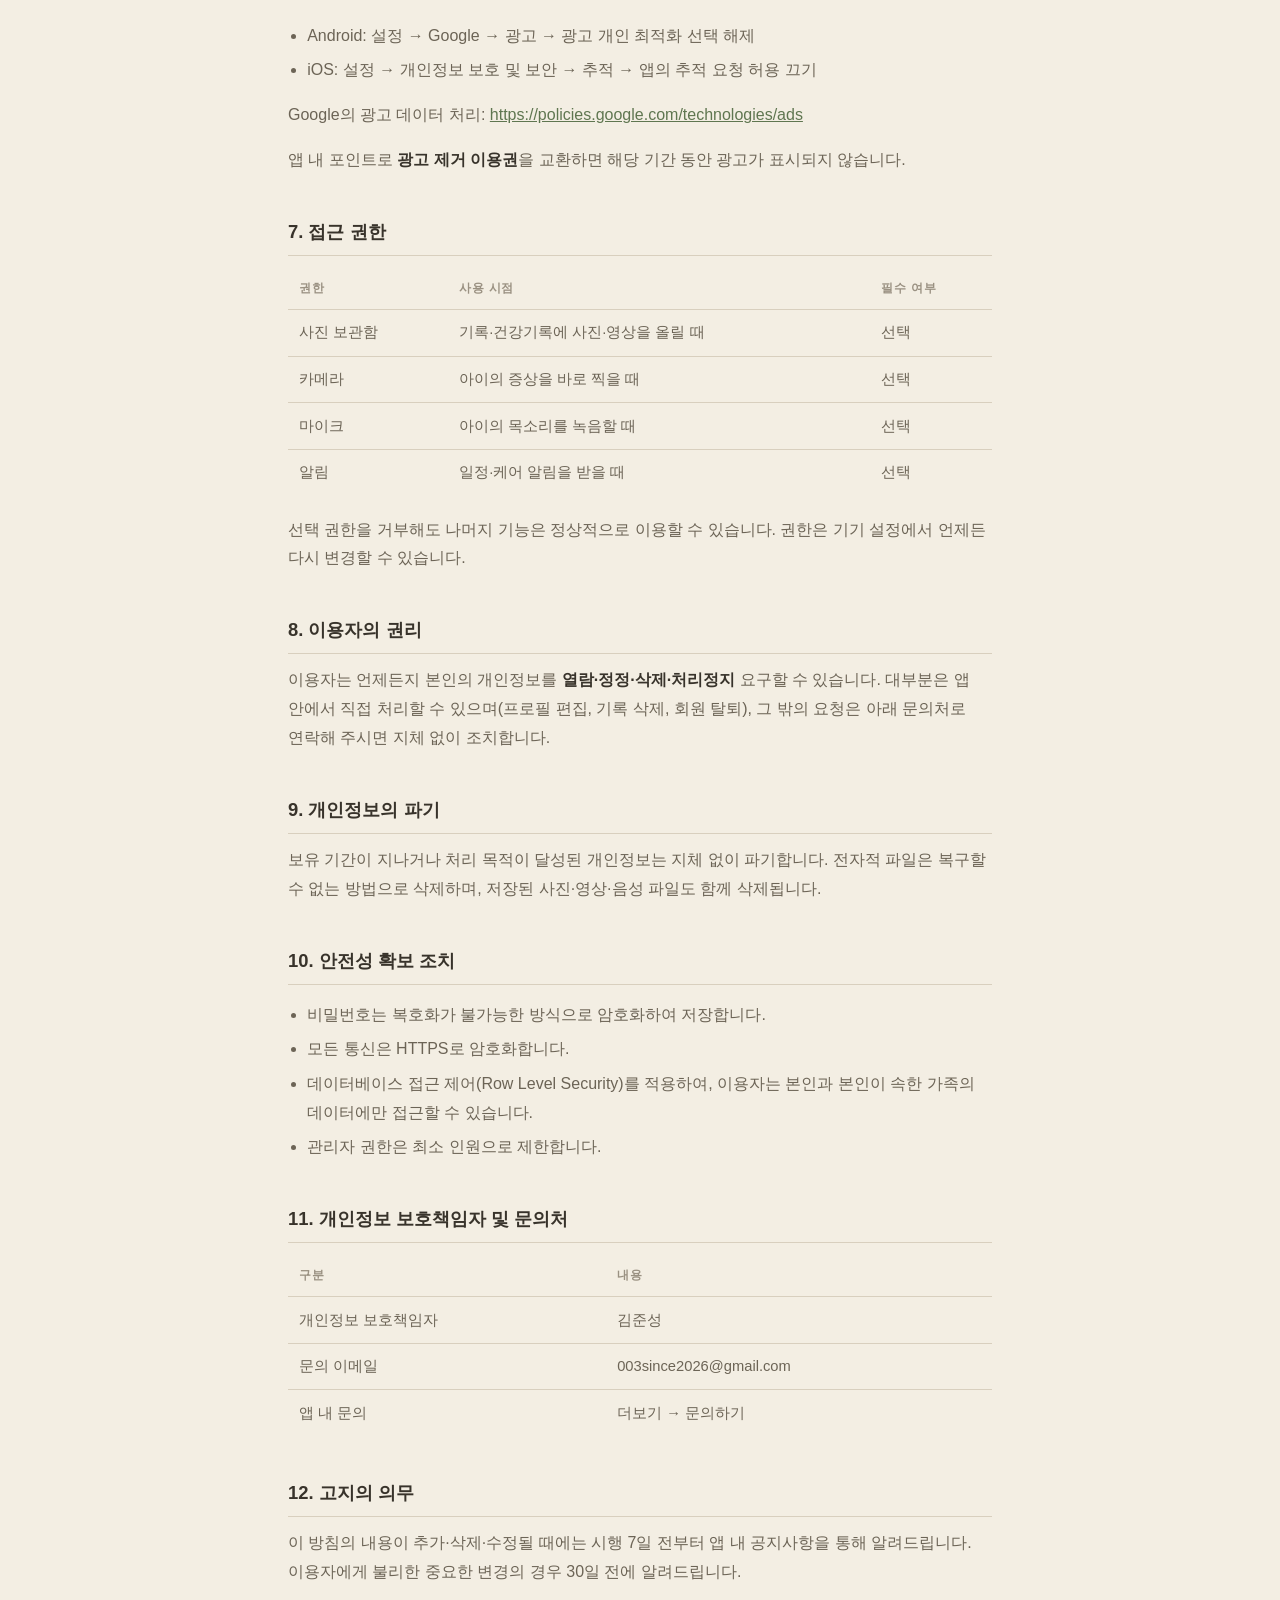
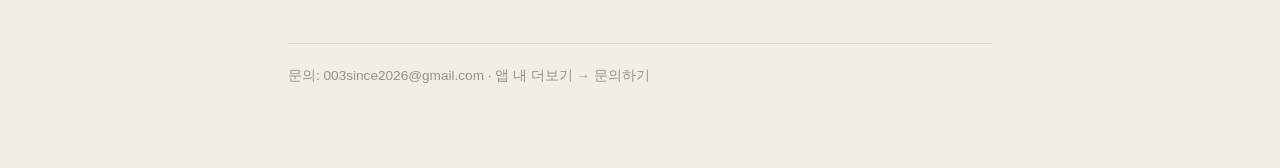
==== commit bc7b41b5: "개인정보처리방침: 건강 서류 사진 항목 제거 — 서류 기능을 넣지 않기로 (시행일 10/10 그대로, 수집 범위 축소) Co-Authored-By: Claude Opus 5.5 (" ====
--- a/privacy.html
+++ b/privacy.html
@@ -12,20 +12,20 @@
 <h1>개인정보처리방침</h1>
 <p>「오늘, 우리」(이하 &quot;서비스&quot;)는 이용자의 개인정보를 소중히 다루며, 「개인정보 보호법」 등 관련 법령을 준수합니다.</p>
 <p class="meta"><strong>시행일: 2026년 10월 10일</strong> · 최종 개정: 2026년 10월 3일 · <a href="privacy-20260808.html">이전 방침 (2026년 8월 8일 시행)</a></p>
-<p class="meta">이번 개정: 반려동물 건강기록(접종·투약·병원·증상)과 건강 서류 사진 보관 기능이 생겨 수집 항목·보유·파기·권한을 고쳤습니다.</p>
+<p class="meta">이번 개정: 반려동물 건강기록(접종·투약·병원·증상) 기능이 생겨 수집 항목·이용 목적·권한을 고쳤습니다.</p>
 <hr>
 <h2>1. 수집하는 개인정보 항목</h2>
 <p>서비스는 아래 정보를 수집합니다. 이용자가 직접 입력하거나 앱 이용 과정에서 생성됩니다.</p>
-<div class="table-wrap"><table><thead><tr><th>구분</th><th>항목</th><th>수집 방법</th></tr></thead><tbody><tr><td>계정</td><td>이메일 주소, 닉네임(소셜 계정 프로필명), 소셜 로그인 식별자</td><td>카카오·구글·Apple 로그인 시 해당 서비스에서 제공 (Apple '이메일 가리기' 선택 시 중계 주소)</td></tr><tr><td>반려동물 정보</td><td>이름, 종류, 생일, 성별, 몸무게, 사진, 입양일, 추모 정보</td><td>이용자 입력</td></tr><tr><td>기록 콘텐츠</td><td>글, 사진, 영상, 음성 녹음, 산책·식사·건강 메모</td><td>이용자 작성·업로드</td></tr><tr><td>일정</td><td>챙길 일 제목, 날짜·시간, 반복 설정, 카테고리, 상세 메모, 알림 설정</td><td>이용자 입력</td></tr><tr><td>반려동물 건강기록</td><td>접종·투약·병원 방문·증상 기록(날짜, 병원 이름, 진단 내용, 비용, 증상 사진·영상 등)</td><td>이용자 입력·업로드</td></tr><tr><td>건강 서류 사진</td><td>진단서·처방전·증명서·영수증 등을 찍은 사진 (서류에 따라 <strong>보호자 이름·주소·연락처, 카드번호 일부</strong>가 함께 찍힐 수 있음)</td><td>이용자가 촬영·업로드할 때만</td></tr><tr><td>활동 내역</td><td>출석일, 미션 달성 여부, 포인트 적립·사용 내역, 광고 시청 횟수</td><td>앱 이용 시 자동 생성</td></tr><tr><td>가족 공유</td><td>초대·수락 관계, 구성원별 별명</td><td>이용자 조작</td></tr><tr><td>기기 정보</td><td>푸시 알림 토큰, 앱 버전, OS 종류</td><td>알림 허용 시 자동 수집</td></tr><tr><td>광고 식별자</td><td>광고 ID(AAID/IDFA)</td><td>광고 표시 시 Google AdMob이 수집 (iOS는 추적 허용 시에만)</td></tr><tr><td>결제</td><td>앱 마켓 영수증 식별자 (카드 정보 아님)</td><td>인앱 결제 시 Google Play·Apple이 발급, 중복 지급 방지용</td></tr><tr><td>문의</td><td>문의 내용, 회신용 이메일</td><td>이용자가 문의를 남길 때</td></tr></tbody></table></div>
-<p><strong>따로 입력받지 않는 정보</strong>: 서비스는 이름(실명), 주민등록번호, 전화번호, 주소, 결제카드 정보, 정확한 위치정보를 입력 항목으로 받지 않습니다. 다만 이용자가 올린 <strong>건강 서류 사진에 이런 정보가 찍혀 있을 수 있으며</strong>, 서비스는 사진 속 글자를 읽어 내거나 따로 저장하지 않습니다(사진 그대로 보관). 서류를 찍을 때 주민등록번호·카드번호는 가리고 찍어 주세요. 만 14세 미만 아동을 대상으로 하지 않습니다.</p>
+<div class="table-wrap"><table><thead><tr><th>구분</th><th>항목</th><th>수집 방법</th></tr></thead><tbody><tr><td>계정</td><td>이메일 주소, 닉네임(소셜 계정 프로필명), 소셜 로그인 식별자</td><td>카카오·구글·Apple 로그인 시 해당 서비스에서 제공 (Apple '이메일 가리기' 선택 시 중계 주소)</td></tr><tr><td>반려동물 정보</td><td>이름, 종류, 생일, 성별, 몸무게, 사진, 입양일, 추모 정보</td><td>이용자 입력</td></tr><tr><td>기록 콘텐츠</td><td>글, 사진, 영상, 음성 녹음, 산책·식사·건강 메모</td><td>이용자 작성·업로드</td></tr><tr><td>일정</td><td>챙길 일 제목, 날짜·시간, 반복 설정, 카테고리, 상세 메모, 알림 설정</td><td>이용자 입력</td></tr><tr><td>반려동물 건강기록</td><td>접종·투약·병원 방문·증상 기록(날짜, 병원 이름, 진단 내용, 비용, 증상 사진·영상 등)</td><td>이용자 입력·업로드</td></tr><tr><td>활동 내역</td><td>출석일, 미션 달성 여부, 포인트 적립·사용 내역, 광고 시청 횟수</td><td>앱 이용 시 자동 생성</td></tr><tr><td>가족 공유</td><td>초대·수락 관계, 구성원별 별명</td><td>이용자 조작</td></tr><tr><td>기기 정보</td><td>푸시 알림 토큰, 앱 버전, OS 종류</td><td>알림 허용 시 자동 수집</td></tr><tr><td>광고 식별자</td><td>광고 ID(AAID/IDFA)</td><td>광고 표시 시 Google AdMob이 수집 (iOS는 추적 허용 시에만)</td></tr><tr><td>결제</td><td>앱 마켓 영수증 식별자 (카드 정보 아님)</td><td>인앱 결제 시 Google Play·Apple이 발급, 중복 지급 방지용</td></tr><tr><td>문의</td><td>문의 내용, 회신용 이메일</td><td>이용자가 문의를 남길 때</td></tr></tbody></table></div>
+<p><strong>수집하지 않는 정보</strong>: 이름(실명), 주민등록번호, 전화번호, 주소, 결제카드 정보, 정확한 위치정보를 수집하지 않습니다. 진단서·처방전·증명서·영수증 같은 서류 사진도 받지 않습니다. 만 14세 미만 아동을 대상으로 하지 않습니다.</p>
 <h2>2. 개인정보의 이용 목적</h2>
-<ul><li>회원 식별 및 로그인, 계정 관리</li><li>기록·사진·영상의 저장과 가족 구성원 간 공유</li><li>반려동물 건강기록·건강 서류 사진의 보관과 가족 구성원 간 공유, 다음 접종·투약·재진일 챙길 일 알림 (서비스는 건강 정보를 해석하거나 진단·처방하지 않습니다)</li><li>일정 알림, 케어 알림 등 푸시 알림 발송</li><li>출석·미션에 따른 포인트 적립 및 사용</li><li>광고 표시 및 광고 시청 보상 지급 (부정 적립 방지 목적의 검증 포함)</li><li>문의 응대 및 서비스 개선</li><li>서비스 부정 이용 방지</li></ul>
+<ul><li>회원 식별 및 로그인, 계정 관리</li><li>기록·사진·영상의 저장과 가족 구성원 간 공유</li><li>반려동물 건강기록의 보관과 가족 구성원 간 공유, 다음 접종·투약·재진일 챙길 일 알림 (서비스는 건강 정보를 해석하거나 진단·처방하지 않습니다)</li><li>일정 알림, 케어 알림 등 푸시 알림 발송</li><li>출석·미션에 따른 포인트 적립 및 사용</li><li>광고 표시 및 광고 시청 보상 지급 (부정 적립 방지 목적의 검증 포함)</li><li>문의 응대 및 서비스 개선</li><li>서비스 부정 이용 방지</li></ul>
 <h2>3. 보유 및 이용 기간</h2>
 <p>원칙적으로 <strong>회원 탈퇴 시 지체 없이 파기</strong>합니다(저장소의 사진·영상·음성 파일 포함). 다만 아래는 예외입니다.</p>
-<div class="table-wrap"><table><thead><tr><th>대상</th><th>기간</th><th>근거</th></tr></thead><tbody><tr><td>가족과 함께 기록한 반려동물의 기록·건강기록·증상 사진</td><td>다른 구성원이 남아 있는 동안 유지 (작성자 정보는 분리)</td><td>다른 이용자의 콘텐츠 보호</td></tr><tr><td>건강 서류 사진</td><td><strong>탈퇴 시 가족 공유 여부와 관계없이 즉시 파기</strong></td><td>보호자 개인정보가 담길 수 있음</td></tr><tr><td>결제·거래 기록</td><td>5년</td><td>전자상거래법</td></tr><tr><td>소비자 불만·분쟁 처리 기록</td><td>3년</td><td>전자상거래법</td></tr><tr><td>부정 이용 기록</td><td>1년</td><td>서비스 부정 이용 방지</td></tr></tbody></table></div>
+<div class="table-wrap"><table><thead><tr><th>대상</th><th>기간</th><th>근거</th></tr></thead><tbody><tr><td>가족과 함께 기록한 반려동물의 기록·건강기록·증상 사진</td><td>다른 구성원이 남아 있는 동안 유지 (작성자 정보는 분리)</td><td>다른 이용자의 콘텐츠 보호</td></tr><tr><td>결제·거래 기록</td><td>5년</td><td>전자상거래법</td></tr><tr><td>소비자 불만·분쟁 처리 기록</td><td>3년</td><td>전자상거래법</td></tr><tr><td>부정 이용 기록</td><td>1년</td><td>서비스 부정 이용 방지</td></tr></tbody></table></div>
 <p>앱 안에서 <strong>더보기 → 회원 탈퇴</strong>로 언제든 직접 삭제할 수 있습니다. 앱을 설치하지 않은 상태에서 삭제를 원하시면 아래 문의 이메일로 요청해 주세요.</p>
 <h2>4. 제3자 제공</h2>
-<p>서비스는 이용자의 개인정보를 제3자에게 제공하지 않습니다. 다만 이용자가 <strong>직접 생성한 공유 링크</strong>를 통해 열람하는 경우, 해당 링크를 아는 사람에게 그 기록이 표시됩니다. 링크는 이용자가 언제든 삭제할 수 있습니다. <strong>건강기록과 건강 서류 사진은 공유 링크에 포함되지 않습니다.</strong></p>
+<p>서비스는 이용자의 개인정보를 제3자에게 제공하지 않습니다. 다만 이용자가 <strong>직접 생성한 공유 링크</strong>를 통해 열람하는 경우, 해당 링크를 아는 사람에게 그 기록이 표시됩니다. 링크는 이용자가 언제든 삭제할 수 있습니다. <strong>건강기록은 공유 링크에 포함되지 않습니다.</strong></p>
 <h2>5. 처리 위탁</h2>
 <div class="table-wrap"><table><thead><tr><th>수탁자</th><th>위탁 업무</th><th>비고</th></tr></thead><tbody><tr><td>Supabase Inc.</td><td>데이터베이스·파일 저장·인증 서버 운영</td><td>데이터 보관 리전: 대한민국(서울)</td></tr><tr><td>Google (AdMob)</td><td>광고 게재 및 광고 성과 측정</td><td>광고 식별자 처리</td></tr><tr><td>Expo (Expo Application Services)</td><td>앱 배포 및 푸시 알림 전송</td><td>푸시 토큰 처리</td></tr><tr><td>Google Play · Apple App Store</td><td>인앱 결제 처리 및 영수증 검증</td><td>결제 수단 정보는 각 마켓이 보관, 서비스는 받지 않음</td></tr><tr><td>카카오 · Google · Apple</td><td>소셜 로그인(계정 인증)</td><td>이메일·프로필명만 제공받음, 비밀번호는 전달되지 않음</td></tr></tbody></table></div>
 <p>각 수탁자의 개인정보 처리에 대해서는 해당 사업자의 정책이 함께 적용됩니다.</p>
@@ -35,7 +35,7 @@
 <p>Google의 광고 데이터 처리: <a href="https://policies.google.com/technologies/ads">https://policies.google.com/technologies/ads</a></p>
 <p>앱 내 포인트로 <strong>광고 제거 이용권</strong>을 교환하면 해당 기간 동안 광고가 표시되지 않습니다.</p>
 <h2>7. 접근 권한</h2>
-<div class="table-wrap"><table><thead><tr><th>권한</th><th>사용 시점</th><th>필수 여부</th></tr></thead><tbody><tr><td>사진 보관함</td><td>기록·건강기록에 사진·영상을 올릴 때</td><td>선택</td></tr><tr><td>카메라</td><td>증상이나 건강 서류를 바로 찍을 때</td><td>선택</td></tr><tr><td>마이크</td><td>아이의 목소리를 녹음할 때</td><td>선택</td></tr><tr><td>알림</td><td>일정·케어 알림을 받을 때</td><td>선택</td></tr></tbody></table></div>
+<div class="table-wrap"><table><thead><tr><th>권한</th><th>사용 시점</th><th>필수 여부</th></tr></thead><tbody><tr><td>사진 보관함</td><td>기록·건강기록에 사진·영상을 올릴 때</td><td>선택</td></tr><tr><td>카메라</td><td>아이의 증상을 바로 찍을 때</td><td>선택</td></tr><tr><td>마이크</td><td>아이의 목소리를 녹음할 때</td><td>선택</td></tr><tr><td>알림</td><td>일정·케어 알림을 받을 때</td><td>선택</td></tr></tbody></table></div>
 <p>선택 권한을 거부해도 나머지 기능은 정상적으로 이용할 수 있습니다. 권한은 기기 설정에서 언제든 다시 변경할 수 있습니다.</p>
 <h2>8. 이용자의 권리</h2>
 <p>이용자는 언제든지 본인의 개인정보를 <strong>열람·정정·삭제·처리정지</strong> 요구할 수 있습니다. 대부분은 앱 안에서 직접 처리할 수 있으며(프로필 편집, 기록 삭제, 회원 탈퇴), 그 밖의 요청은 아래 문의처로 연락해 주시면 지체 없이 조치합니다.</p>
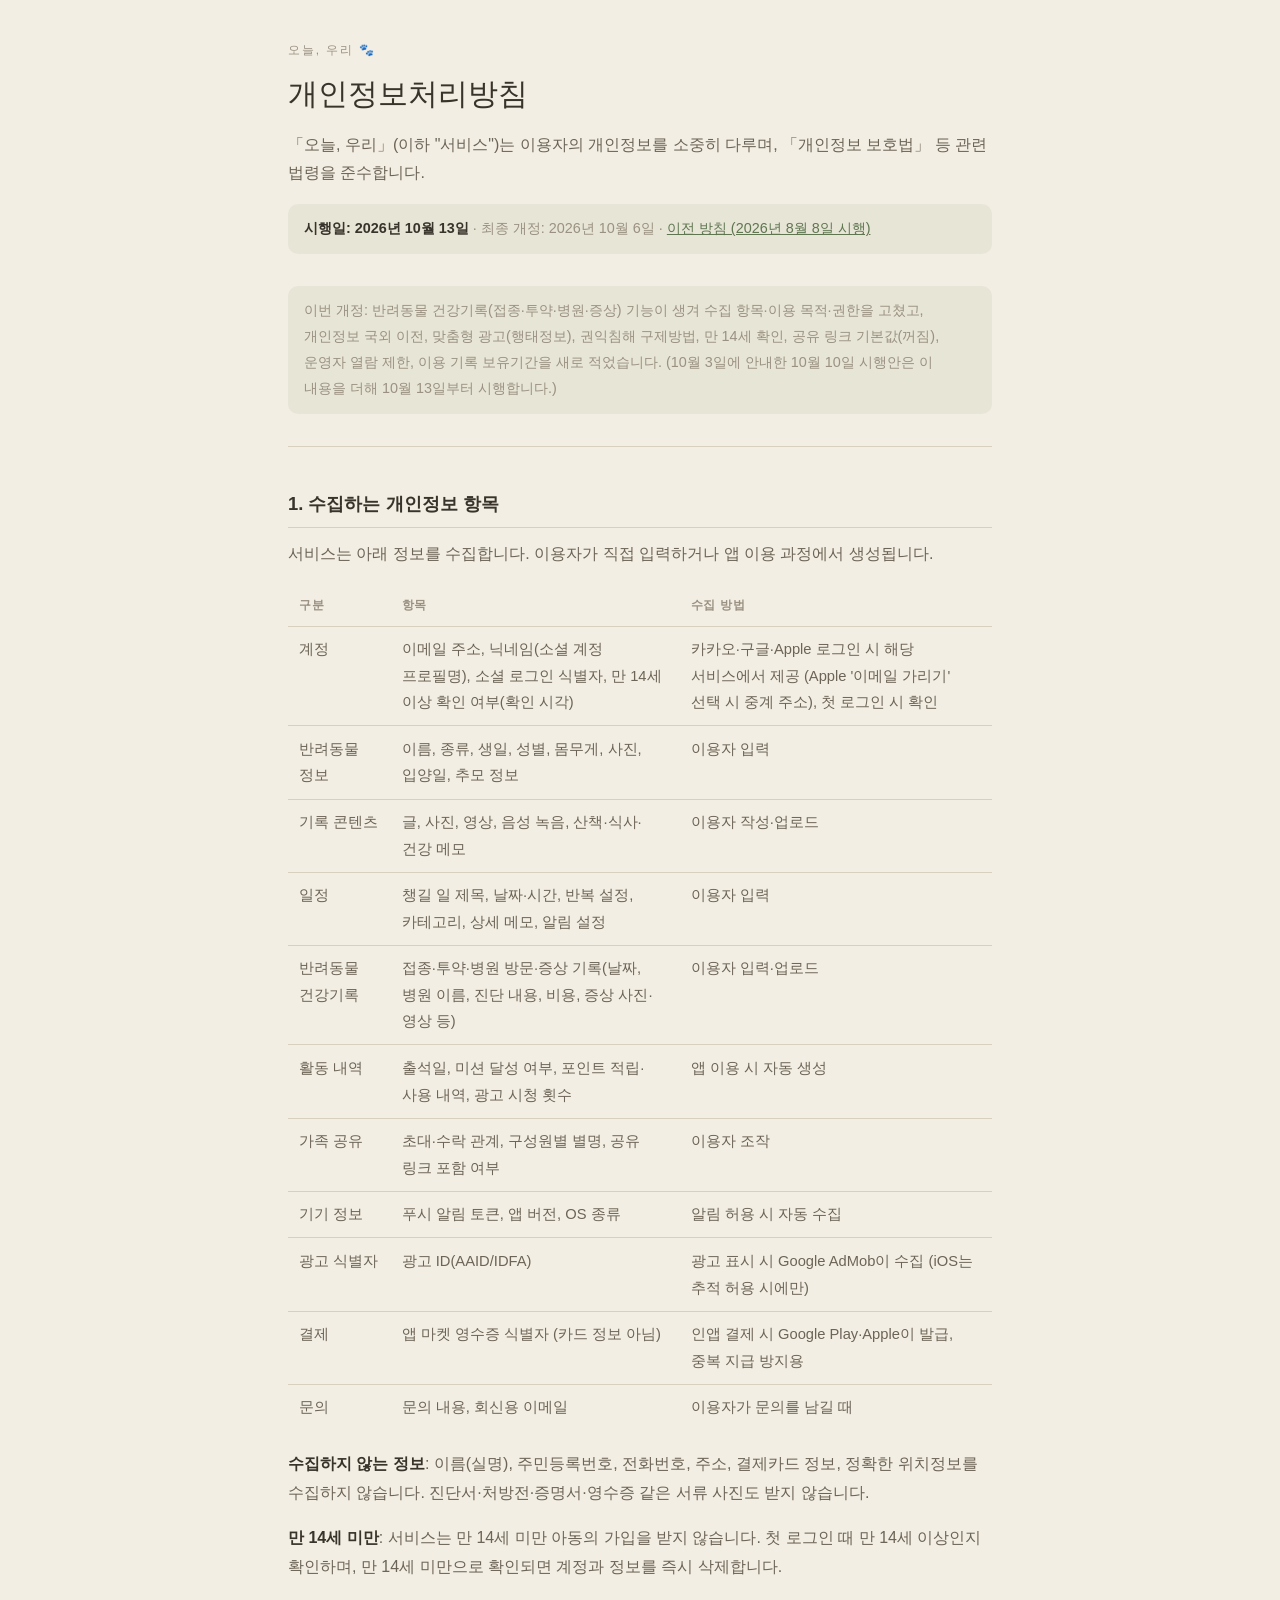
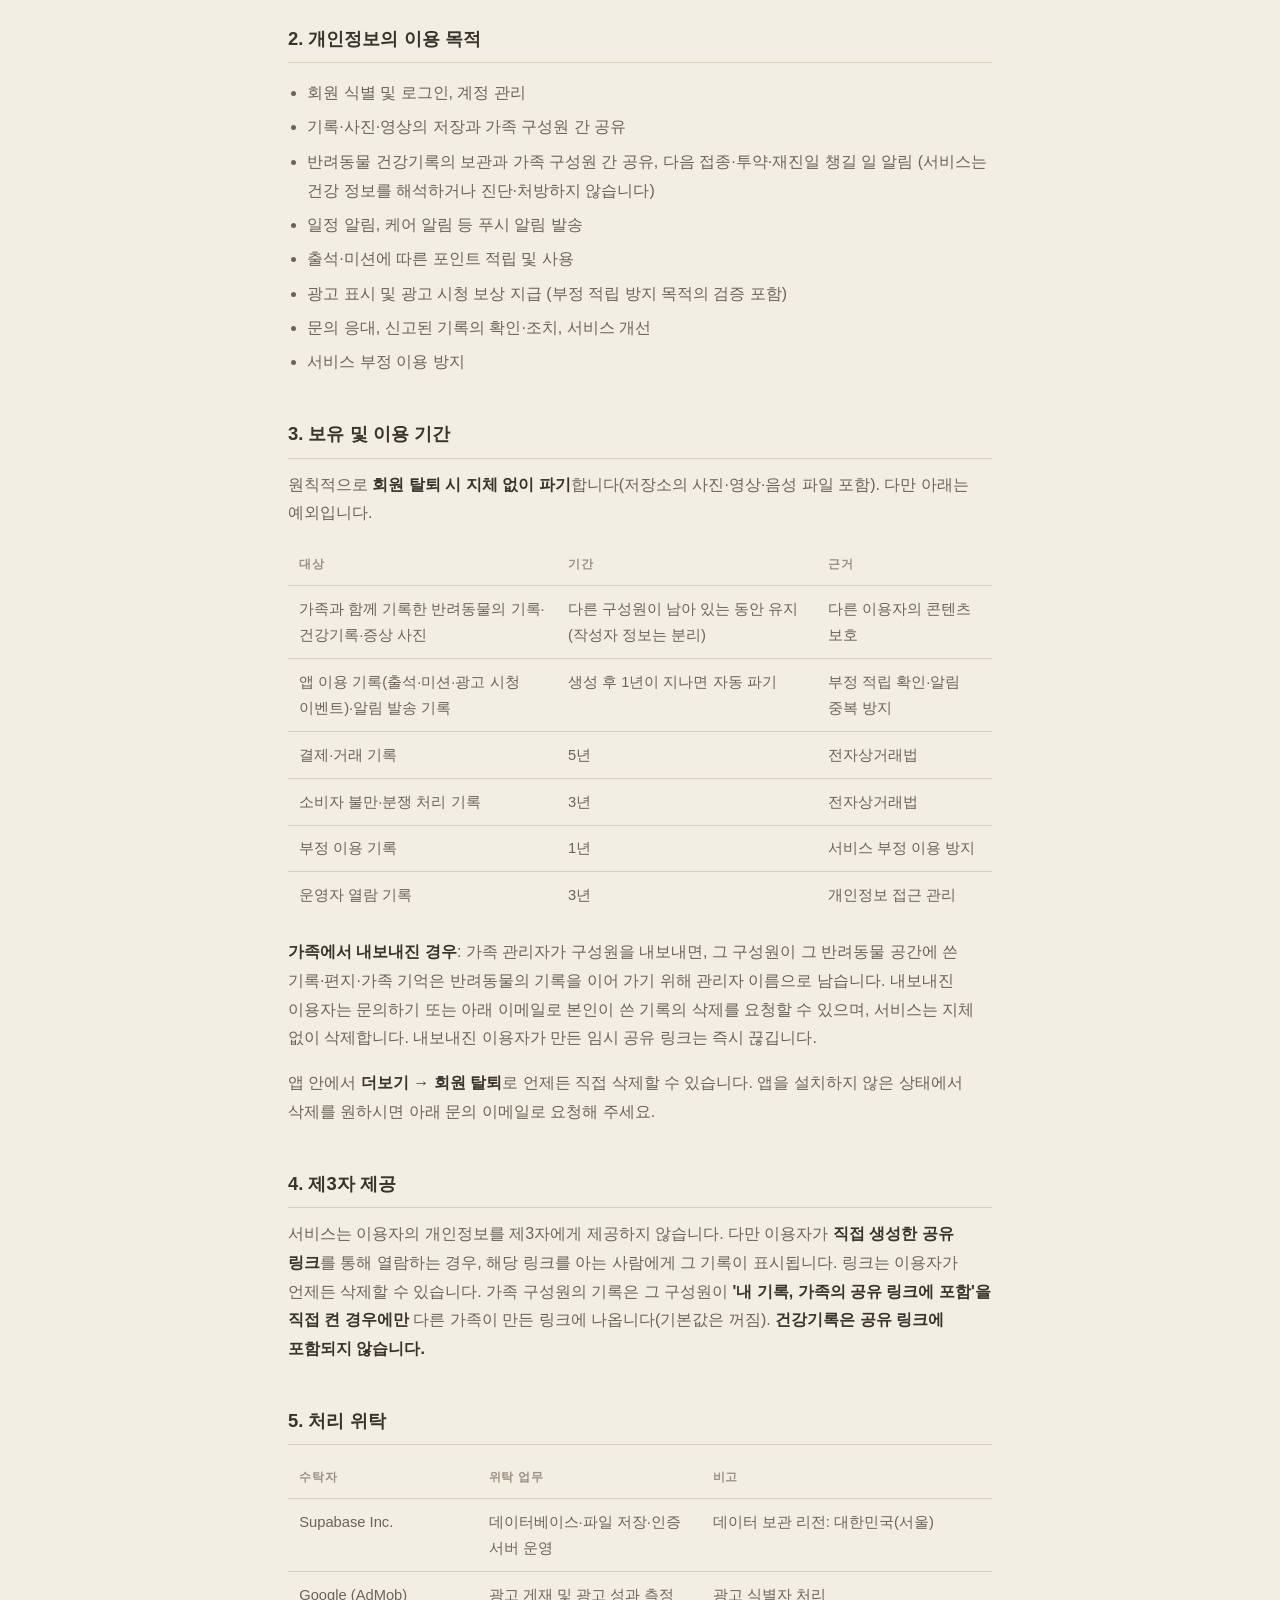
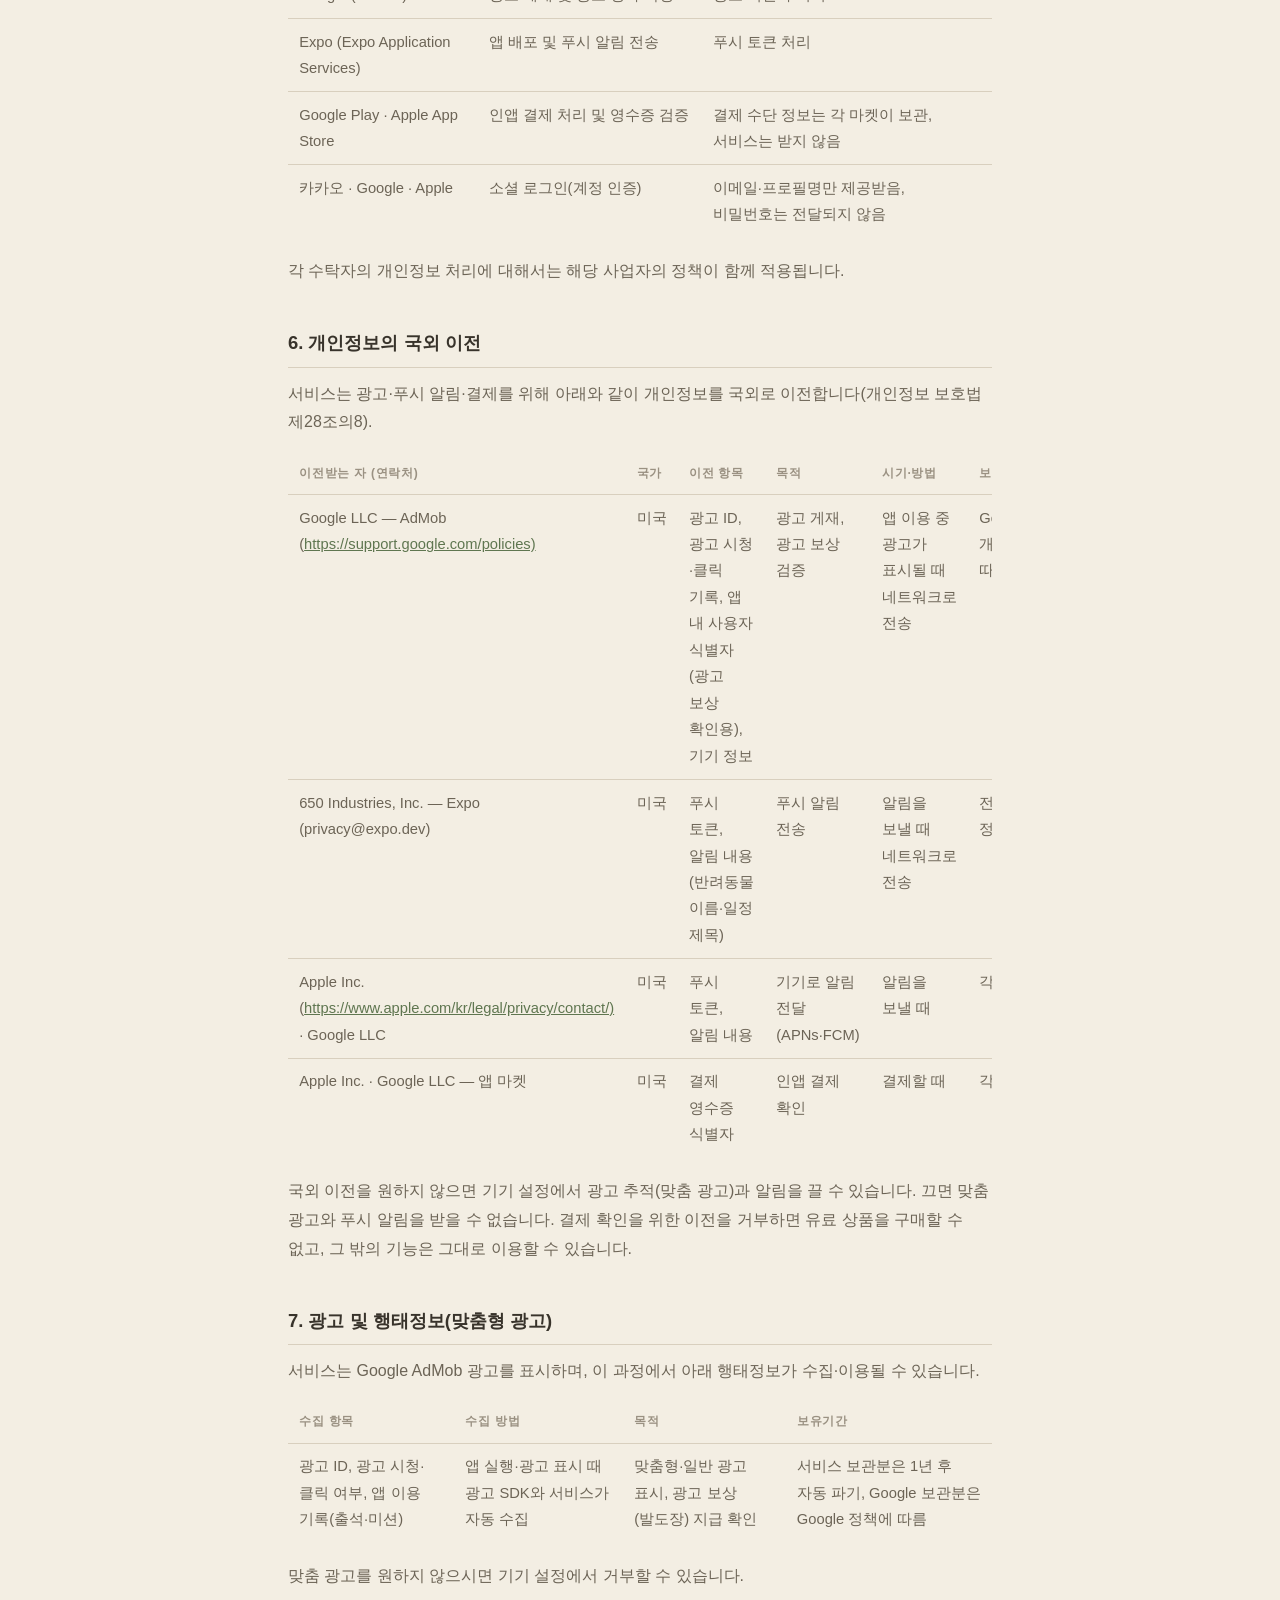
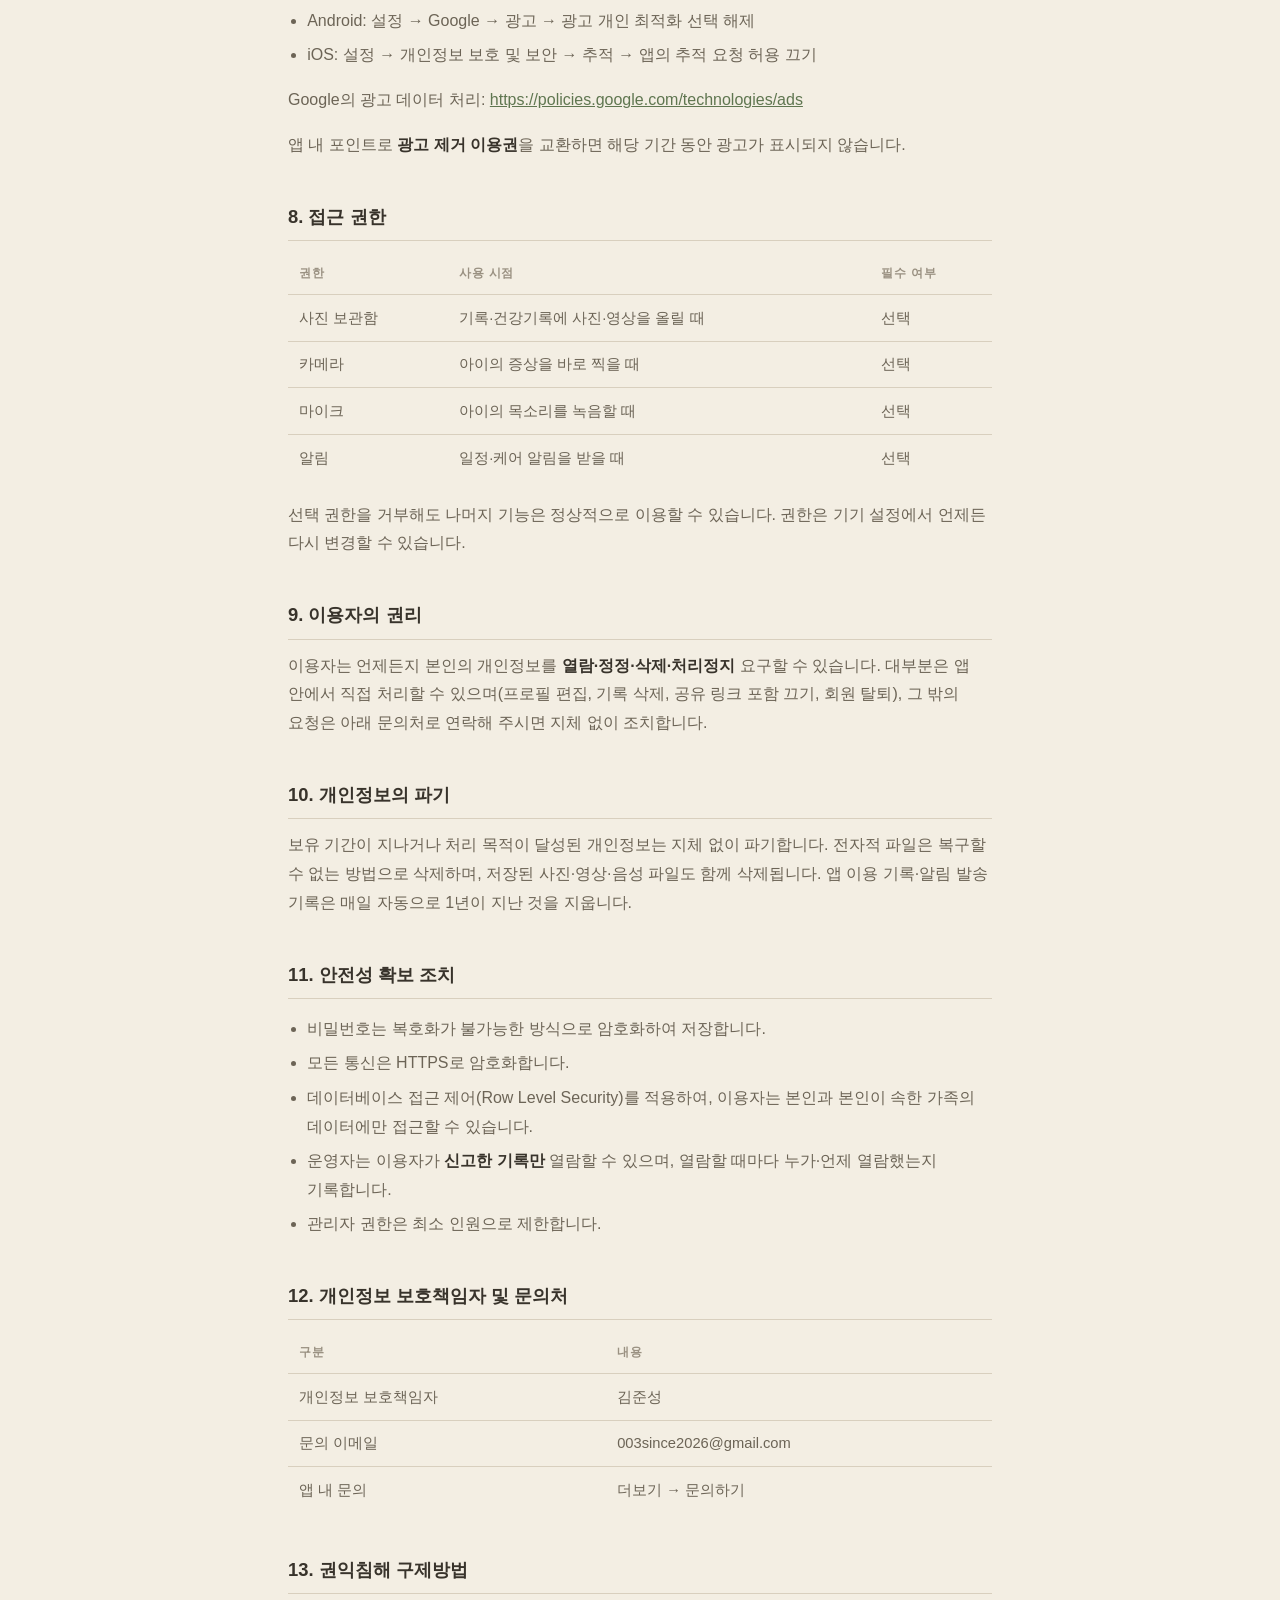
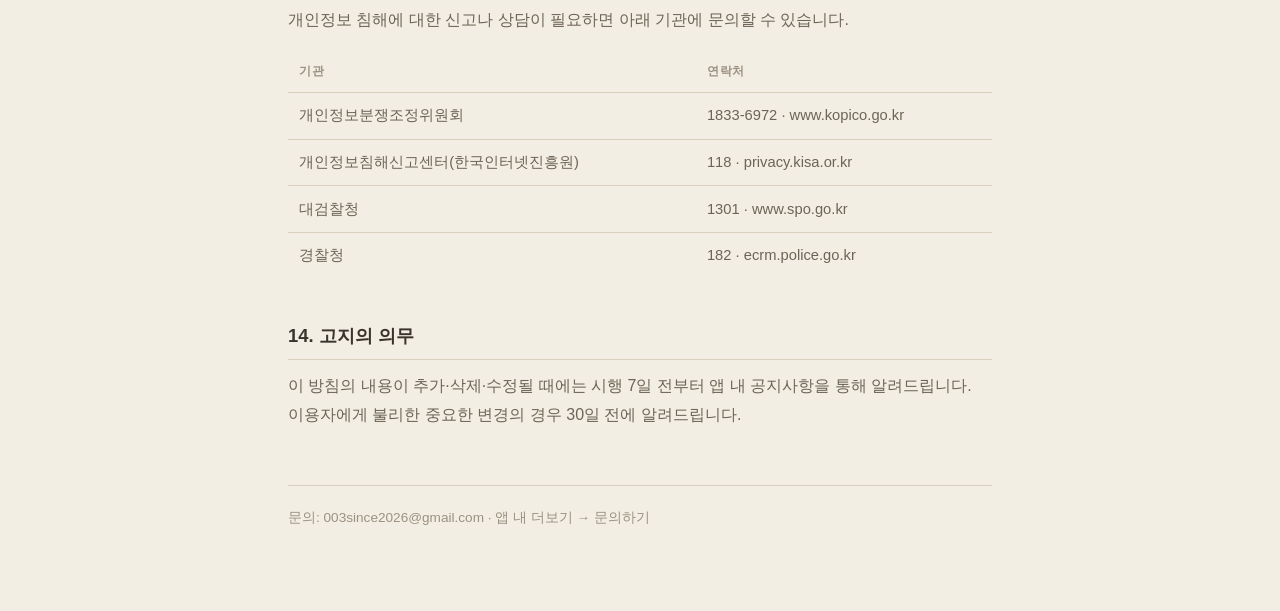
==== commit 8fa04f85: "개인정보처리방침 개정 (2026-10-13 시행) — 국외 이전·행태정보·권익침해 구제·만 14세·공유 기본값·운영자 열람·이용 기록 보유기간 10/10 시행안에 법적 점검(볼트 " ====
--- a/privacy.html
+++ b/privacy.html
@@ -11,41 +11,52 @@
 <a class="brand" href="./">오늘, 우리 🐾</a>
 <h1>개인정보처리방침</h1>
 <p>「오늘, 우리」(이하 &quot;서비스&quot;)는 이용자의 개인정보를 소중히 다루며, 「개인정보 보호법」 등 관련 법령을 준수합니다.</p>
-<p class="meta"><strong>시행일: 2026년 10월 10일</strong> · 최종 개정: 2026년 10월 3일 · <a href="privacy-20260808.html">이전 방침 (2026년 8월 8일 시행)</a></p>
-<p class="meta">이번 개정: 반려동물 건강기록(접종·투약·병원·증상) 기능이 생겨 수집 항목·이용 목적·권한을 고쳤습니다.</p>
+<p class="meta"><strong>시행일: 2026년 10월 13일</strong> · 최종 개정: 2026년 10월 6일 · <a href="privacy-20260808.html">이전 방침 (2026년 8월 8일 시행)</a></p>
+<p class="meta">이번 개정: 반려동물 건강기록(접종·투약·병원·증상) 기능이 생겨 수집 항목·이용 목적·권한을 고쳤고, 개인정보 국외 이전, 맞춤형 광고(행태정보), 권익침해 구제방법, 만 14세 확인, 공유 링크 기본값(꺼짐), 운영자 열람 제한, 이용 기록 보유기간을 새로 적었습니다. (10월 3일에 안내한 10월 10일 시행안은 이 내용을 더해 10월 13일부터 시행합니다.)</p>
 <hr>
 <h2>1. 수집하는 개인정보 항목</h2>
 <p>서비스는 아래 정보를 수집합니다. 이용자가 직접 입력하거나 앱 이용 과정에서 생성됩니다.</p>
-<div class="table-wrap"><table><thead><tr><th>구분</th><th>항목</th><th>수집 방법</th></tr></thead><tbody><tr><td>계정</td><td>이메일 주소, 닉네임(소셜 계정 프로필명), 소셜 로그인 식별자</td><td>카카오·구글·Apple 로그인 시 해당 서비스에서 제공 (Apple '이메일 가리기' 선택 시 중계 주소)</td></tr><tr><td>반려동물 정보</td><td>이름, 종류, 생일, 성별, 몸무게, 사진, 입양일, 추모 정보</td><td>이용자 입력</td></tr><tr><td>기록 콘텐츠</td><td>글, 사진, 영상, 음성 녹음, 산책·식사·건강 메모</td><td>이용자 작성·업로드</td></tr><tr><td>일정</td><td>챙길 일 제목, 날짜·시간, 반복 설정, 카테고리, 상세 메모, 알림 설정</td><td>이용자 입력</td></tr><tr><td>반려동물 건강기록</td><td>접종·투약·병원 방문·증상 기록(날짜, 병원 이름, 진단 내용, 비용, 증상 사진·영상 등)</td><td>이용자 입력·업로드</td></tr><tr><td>활동 내역</td><td>출석일, 미션 달성 여부, 포인트 적립·사용 내역, 광고 시청 횟수</td><td>앱 이용 시 자동 생성</td></tr><tr><td>가족 공유</td><td>초대·수락 관계, 구성원별 별명</td><td>이용자 조작</td></tr><tr><td>기기 정보</td><td>푸시 알림 토큰, 앱 버전, OS 종류</td><td>알림 허용 시 자동 수집</td></tr><tr><td>광고 식별자</td><td>광고 ID(AAID/IDFA)</td><td>광고 표시 시 Google AdMob이 수집 (iOS는 추적 허용 시에만)</td></tr><tr><td>결제</td><td>앱 마켓 영수증 식별자 (카드 정보 아님)</td><td>인앱 결제 시 Google Play·Apple이 발급, 중복 지급 방지용</td></tr><tr><td>문의</td><td>문의 내용, 회신용 이메일</td><td>이용자가 문의를 남길 때</td></tr></tbody></table></div>
-<p><strong>수집하지 않는 정보</strong>: 이름(실명), 주민등록번호, 전화번호, 주소, 결제카드 정보, 정확한 위치정보를 수집하지 않습니다. 진단서·처방전·증명서·영수증 같은 서류 사진도 받지 않습니다. 만 14세 미만 아동을 대상으로 하지 않습니다.</p>
+<div class="table-wrap"><table><thead><tr><th>구분</th><th>항목</th><th>수집 방법</th></tr></thead><tbody><tr><td>계정</td><td>이메일 주소, 닉네임(소셜 계정 프로필명), 소셜 로그인 식별자, 만 14세 이상 확인 여부(확인 시각)</td><td>카카오·구글·Apple 로그인 시 해당 서비스에서 제공 (Apple '이메일 가리기' 선택 시 중계 주소), 첫 로그인 시 확인</td></tr><tr><td>반려동물 정보</td><td>이름, 종류, 생일, 성별, 몸무게, 사진, 입양일, 추모 정보</td><td>이용자 입력</td></tr><tr><td>기록 콘텐츠</td><td>글, 사진, 영상, 음성 녹음, 산책·식사·건강 메모</td><td>이용자 작성·업로드</td></tr><tr><td>일정</td><td>챙길 일 제목, 날짜·시간, 반복 설정, 카테고리, 상세 메모, 알림 설정</td><td>이용자 입력</td></tr><tr><td>반려동물 건강기록</td><td>접종·투약·병원 방문·증상 기록(날짜, 병원 이름, 진단 내용, 비용, 증상 사진·영상 등)</td><td>이용자 입력·업로드</td></tr><tr><td>활동 내역</td><td>출석일, 미션 달성 여부, 포인트 적립·사용 내역, 광고 시청 횟수</td><td>앱 이용 시 자동 생성</td></tr><tr><td>가족 공유</td><td>초대·수락 관계, 구성원별 별명, 공유 링크 포함 여부</td><td>이용자 조작</td></tr><tr><td>기기 정보</td><td>푸시 알림 토큰, 앱 버전, OS 종류</td><td>알림 허용 시 자동 수집</td></tr><tr><td>광고 식별자</td><td>광고 ID(AAID/IDFA)</td><td>광고 표시 시 Google AdMob이 수집 (iOS는 추적 허용 시에만)</td></tr><tr><td>결제</td><td>앱 마켓 영수증 식별자 (카드 정보 아님)</td><td>인앱 결제 시 Google Play·Apple이 발급, 중복 지급 방지용</td></tr><tr><td>문의</td><td>문의 내용, 회신용 이메일</td><td>이용자가 문의를 남길 때</td></tr></tbody></table></div>
+<p><strong>수집하지 않는 정보</strong>: 이름(실명), 주민등록번호, 전화번호, 주소, 결제카드 정보, 정확한 위치정보를 수집하지 않습니다. 진단서·처방전·증명서·영수증 같은 서류 사진도 받지 않습니다.</p>
+<p><strong>만 14세 미만</strong>: 서비스는 만 14세 미만 아동의 가입을 받지 않습니다. 첫 로그인 때 만 14세 이상인지 확인하며, 만 14세 미만으로 확인되면 계정과 정보를 즉시 삭제합니다.</p>
 <h2>2. 개인정보의 이용 목적</h2>
-<ul><li>회원 식별 및 로그인, 계정 관리</li><li>기록·사진·영상의 저장과 가족 구성원 간 공유</li><li>반려동물 건강기록의 보관과 가족 구성원 간 공유, 다음 접종·투약·재진일 챙길 일 알림 (서비스는 건강 정보를 해석하거나 진단·처방하지 않습니다)</li><li>일정 알림, 케어 알림 등 푸시 알림 발송</li><li>출석·미션에 따른 포인트 적립 및 사용</li><li>광고 표시 및 광고 시청 보상 지급 (부정 적립 방지 목적의 검증 포함)</li><li>문의 응대 및 서비스 개선</li><li>서비스 부정 이용 방지</li></ul>
+<ul><li>회원 식별 및 로그인, 계정 관리</li><li>기록·사진·영상의 저장과 가족 구성원 간 공유</li><li>반려동물 건강기록의 보관과 가족 구성원 간 공유, 다음 접종·투약·재진일 챙길 일 알림 (서비스는 건강 정보를 해석하거나 진단·처방하지 않습니다)</li><li>일정 알림, 케어 알림 등 푸시 알림 발송</li><li>출석·미션에 따른 포인트 적립 및 사용</li><li>광고 표시 및 광고 시청 보상 지급 (부정 적립 방지 목적의 검증 포함)</li><li>문의 응대, 신고된 기록의 확인·조치, 서비스 개선</li><li>서비스 부정 이용 방지</li></ul>
 <h2>3. 보유 및 이용 기간</h2>
 <p>원칙적으로 <strong>회원 탈퇴 시 지체 없이 파기</strong>합니다(저장소의 사진·영상·음성 파일 포함). 다만 아래는 예외입니다.</p>
-<div class="table-wrap"><table><thead><tr><th>대상</th><th>기간</th><th>근거</th></tr></thead><tbody><tr><td>가족과 함께 기록한 반려동물의 기록·건강기록·증상 사진</td><td>다른 구성원이 남아 있는 동안 유지 (작성자 정보는 분리)</td><td>다른 이용자의 콘텐츠 보호</td></tr><tr><td>결제·거래 기록</td><td>5년</td><td>전자상거래법</td></tr><tr><td>소비자 불만·분쟁 처리 기록</td><td>3년</td><td>전자상거래법</td></tr><tr><td>부정 이용 기록</td><td>1년</td><td>서비스 부정 이용 방지</td></tr></tbody></table></div>
+<div class="table-wrap"><table><thead><tr><th>대상</th><th>기간</th><th>근거</th></tr></thead><tbody><tr><td>가족과 함께 기록한 반려동물의 기록·건강기록·증상 사진</td><td>다른 구성원이 남아 있는 동안 유지 (작성자 정보는 분리)</td><td>다른 이용자의 콘텐츠 보호</td></tr><tr><td>앱 이용 기록(출석·미션·광고 시청 이벤트)·알림 발송 기록</td><td>생성 후 1년이 지나면 자동 파기</td><td>부정 적립 확인·알림 중복 방지</td></tr><tr><td>결제·거래 기록</td><td>5년</td><td>전자상거래법</td></tr><tr><td>소비자 불만·분쟁 처리 기록</td><td>3년</td><td>전자상거래법</td></tr><tr><td>부정 이용 기록</td><td>1년</td><td>서비스 부정 이용 방지</td></tr><tr><td>운영자 열람 기록</td><td>3년</td><td>개인정보 접근 관리</td></tr></tbody></table></div>
+<p><strong>가족에서 내보내진 경우</strong>: 가족 관리자가 구성원을 내보내면, 그 구성원이 그 반려동물 공간에 쓴 기록·편지·가족 기억은 반려동물의 기록을 이어 가기 위해 관리자 이름으로 남습니다. 내보내진 이용자는 문의하기 또는 아래 이메일로 본인이 쓴 기록의 삭제를 요청할 수 있으며, 서비스는 지체 없이 삭제합니다. 내보내진 이용자가 만든 임시 공유 링크는 즉시 끊깁니다.</p>
 <p>앱 안에서 <strong>더보기 → 회원 탈퇴</strong>로 언제든 직접 삭제할 수 있습니다. 앱을 설치하지 않은 상태에서 삭제를 원하시면 아래 문의 이메일로 요청해 주세요.</p>
 <h2>4. 제3자 제공</h2>
-<p>서비스는 이용자의 개인정보를 제3자에게 제공하지 않습니다. 다만 이용자가 <strong>직접 생성한 공유 링크</strong>를 통해 열람하는 경우, 해당 링크를 아는 사람에게 그 기록이 표시됩니다. 링크는 이용자가 언제든 삭제할 수 있습니다. <strong>건강기록은 공유 링크에 포함되지 않습니다.</strong></p>
+<p>서비스는 이용자의 개인정보를 제3자에게 제공하지 않습니다. 다만 이용자가 <strong>직접 생성한 공유 링크</strong>를 통해 열람하는 경우, 해당 링크를 아는 사람에게 그 기록이 표시됩니다. 링크는 이용자가 언제든 삭제할 수 있습니다. 가족 구성원의 기록은 그 구성원이 <strong>'내 기록, 가족의 공유 링크에 포함'을 직접 켠 경우에만</strong> 다른 가족이 만든 링크에 나옵니다(기본값은 꺼짐). <strong>건강기록은 공유 링크에 포함되지 않습니다.</strong></p>
 <h2>5. 처리 위탁</h2>
 <div class="table-wrap"><table><thead><tr><th>수탁자</th><th>위탁 업무</th><th>비고</th></tr></thead><tbody><tr><td>Supabase Inc.</td><td>데이터베이스·파일 저장·인증 서버 운영</td><td>데이터 보관 리전: 대한민국(서울)</td></tr><tr><td>Google (AdMob)</td><td>광고 게재 및 광고 성과 측정</td><td>광고 식별자 처리</td></tr><tr><td>Expo (Expo Application Services)</td><td>앱 배포 및 푸시 알림 전송</td><td>푸시 토큰 처리</td></tr><tr><td>Google Play · Apple App Store</td><td>인앱 결제 처리 및 영수증 검증</td><td>결제 수단 정보는 각 마켓이 보관, 서비스는 받지 않음</td></tr><tr><td>카카오 · Google · Apple</td><td>소셜 로그인(계정 인증)</td><td>이메일·프로필명만 제공받음, 비밀번호는 전달되지 않음</td></tr></tbody></table></div>
 <p>각 수탁자의 개인정보 처리에 대해서는 해당 사업자의 정책이 함께 적용됩니다.</p>
-<h2>6. 광고 및 광고 식별자</h2>
-<p>서비스는 Google AdMob 광고를 표시하며, 이 과정에서 광고 식별자가 사용될 수 있습니다. 맞춤 광고를 원하지 않으시면 기기 설정에서 거부할 수 있습니다.</p>
+<h2>6. 개인정보의 국외 이전</h2>
+<p>서비스는 광고·푸시 알림·결제를 위해 아래와 같이 개인정보를 국외로 이전합니다(개인정보 보호법 제28조의8).</p>
+<div class="table-wrap"><table><thead><tr><th>이전받는 자 (연락처)</th><th>국가</th><th>이전 항목</th><th>목적</th><th>시기·방법</th><th>보유기간</th></tr></thead><tbody><tr><td>Google LLC — AdMob (<a href="https://support.google.com/policies)">https://support.google.com/policies)</a></td><td>미국</td><td>광고 ID, 광고 시청·클릭 기록, 앱 내 사용자 식별자(광고 보상 확인용), 기기 정보</td><td>광고 게재, 광고 보상 검증</td><td>앱 이용 중 광고가 표시될 때 네트워크로 전송</td><td>Google 개인정보처리방침에 따름</td></tr><tr><td>650 Industries, Inc. — Expo (privacy@expo.dev)</td><td>미국</td><td>푸시 토큰, 알림 내용(반려동물 이름·일정 제목)</td><td>푸시 알림 전송</td><td>알림을 보낼 때 네트워크로 전송</td><td>전송 후 Expo 정책에 따라 삭제</td></tr><tr><td>Apple Inc. (<a href="https://www.apple.com/kr/legal/privacy/contact/)">https://www.apple.com/kr/legal/privacy/contact/)</a> · Google LLC</td><td>미국</td><td>푸시 토큰, 알림 내용</td><td>기기로 알림 전달(APNs·FCM)</td><td>알림을 보낼 때</td><td>각 사 정책에 따름</td></tr><tr><td>Apple Inc. · Google LLC — 앱 마켓</td><td>미국</td><td>결제 영수증 식별자</td><td>인앱 결제 확인</td><td>결제할 때</td><td>각 사 정책에 따름</td></tr></tbody></table></div>
+<p>국외 이전을 원하지 않으면 기기 설정에서 광고 추적(맞춤 광고)과 알림을 끌 수 있습니다. 끄면 맞춤 광고와 푸시 알림을 받을 수 없습니다. 결제 확인을 위한 이전을 거부하면 유료 상품을 구매할 수 없고, 그 밖의 기능은 그대로 이용할 수 있습니다.</p>
+<h2>7. 광고 및 행태정보(맞춤형 광고)</h2>
+<p>서비스는 Google AdMob 광고를 표시하며, 이 과정에서 아래 행태정보가 수집·이용될 수 있습니다.</p>
+<div class="table-wrap"><table><thead><tr><th>수집 항목</th><th>수집 방법</th><th>목적</th><th>보유기간</th></tr></thead><tbody><tr><td>광고 ID, 광고 시청·클릭 여부, 앱 이용 기록(출석·미션)</td><td>앱 실행·광고 표시 때 광고 SDK와 서비스가 자동 수집</td><td>맞춤형·일반 광고 표시, 광고 보상(발도장) 지급 확인</td><td>서비스 보관분은 1년 후 자동 파기, Google 보관분은 Google 정책에 따름</td></tr></tbody></table></div>
+<p>맞춤 광고를 원하지 않으시면 기기 설정에서 거부할 수 있습니다.</p>
 <ul><li>Android: 설정 → Google → 광고 → 광고 개인 최적화 선택 해제</li><li>iOS: 설정 → 개인정보 보호 및 보안 → 추적 → 앱의 추적 요청 허용 끄기</li></ul>
 <p>Google의 광고 데이터 처리: <a href="https://policies.google.com/technologies/ads">https://policies.google.com/technologies/ads</a></p>
 <p>앱 내 포인트로 <strong>광고 제거 이용권</strong>을 교환하면 해당 기간 동안 광고가 표시되지 않습니다.</p>
-<h2>7. 접근 권한</h2>
+<h2>8. 접근 권한</h2>
 <div class="table-wrap"><table><thead><tr><th>권한</th><th>사용 시점</th><th>필수 여부</th></tr></thead><tbody><tr><td>사진 보관함</td><td>기록·건강기록에 사진·영상을 올릴 때</td><td>선택</td></tr><tr><td>카메라</td><td>아이의 증상을 바로 찍을 때</td><td>선택</td></tr><tr><td>마이크</td><td>아이의 목소리를 녹음할 때</td><td>선택</td></tr><tr><td>알림</td><td>일정·케어 알림을 받을 때</td><td>선택</td></tr></tbody></table></div>
 <p>선택 권한을 거부해도 나머지 기능은 정상적으로 이용할 수 있습니다. 권한은 기기 설정에서 언제든 다시 변경할 수 있습니다.</p>
-<h2>8. 이용자의 권리</h2>
-<p>이용자는 언제든지 본인의 개인정보를 <strong>열람·정정·삭제·처리정지</strong> 요구할 수 있습니다. 대부분은 앱 안에서 직접 처리할 수 있으며(프로필 편집, 기록 삭제, 회원 탈퇴), 그 밖의 요청은 아래 문의처로 연락해 주시면 지체 없이 조치합니다.</p>
-<h2>9. 개인정보의 파기</h2>
-<p>보유 기간이 지나거나 처리 목적이 달성된 개인정보는 지체 없이 파기합니다. 전자적 파일은 복구할 수 없는 방법으로 삭제하며, 저장된 사진·영상·음성 파일도 함께 삭제됩니다.</p>
-<h2>10. 안전성 확보 조치</h2>
-<ul><li>비밀번호는 복호화가 불가능한 방식으로 암호화하여 저장합니다.</li><li>모든 통신은 HTTPS로 암호화합니다.</li><li>데이터베이스 접근 제어(Row Level Security)를 적용하여, 이용자는 본인과 본인이 속한 가족의 데이터에만 접근할 수 있습니다.</li><li>관리자 권한은 최소 인원으로 제한합니다.</li></ul>
-<h2>11. 개인정보 보호책임자 및 문의처</h2>
+<h2>9. 이용자의 권리</h2>
+<p>이용자는 언제든지 본인의 개인정보를 <strong>열람·정정·삭제·처리정지</strong> 요구할 수 있습니다. 대부분은 앱 안에서 직접 처리할 수 있으며(프로필 편집, 기록 삭제, 공유 링크 포함 끄기, 회원 탈퇴), 그 밖의 요청은 아래 문의처로 연락해 주시면 지체 없이 조치합니다.</p>
+<h2>10. 개인정보의 파기</h2>
+<p>보유 기간이 지나거나 처리 목적이 달성된 개인정보는 지체 없이 파기합니다. 전자적 파일은 복구할 수 없는 방법으로 삭제하며, 저장된 사진·영상·음성 파일도 함께 삭제됩니다. 앱 이용 기록·알림 발송 기록은 매일 자동으로 1년이 지난 것을 지웁니다.</p>
+<h2>11. 안전성 확보 조치</h2>
+<ul><li>비밀번호는 복호화가 불가능한 방식으로 암호화하여 저장합니다.</li><li>모든 통신은 HTTPS로 암호화합니다.</li><li>데이터베이스 접근 제어(Row Level Security)를 적용하여, 이용자는 본인과 본인이 속한 가족의 데이터에만 접근할 수 있습니다.</li><li>운영자는 이용자가 <strong>신고한 기록만</strong> 열람할 수 있으며, 열람할 때마다 누가·언제 열람했는지 기록합니다.</li><li>관리자 권한은 최소 인원으로 제한합니다.</li></ul>
+<h2>12. 개인정보 보호책임자 및 문의처</h2>
 <div class="table-wrap"><table><thead><tr><th>구분</th><th>내용</th></tr></thead><tbody><tr><td>개인정보 보호책임자</td><td>김준성</td></tr><tr><td>문의 이메일</td><td>003since2026@gmail.com</td></tr><tr><td>앱 내 문의</td><td>더보기 → 문의하기</td></tr></tbody></table></div>
-<h2>12. 고지의 의무</h2>
+<h2>13. 권익침해 구제방법</h2>
+<p>개인정보 침해에 대한 신고나 상담이 필요하면 아래 기관에 문의할 수 있습니다.</p>
+<div class="table-wrap"><table><thead><tr><th>기관</th><th>연락처</th></tr></thead><tbody><tr><td>개인정보분쟁조정위원회</td><td>1833-6972 · www.kopico.go.kr</td></tr><tr><td>개인정보침해신고센터(한국인터넷진흥원)</td><td>118 · privacy.kisa.or.kr</td></tr><tr><td>대검찰청</td><td>1301 · www.spo.go.kr</td></tr><tr><td>경찰청</td><td>182 · ecrm.police.go.kr</td></tr></tbody></table></div>
+<h2>14. 고지의 의무</h2>
 <p>이 방침의 내용이 추가·삭제·수정될 때에는 시행 7일 전부터 앱 내 공지사항을 통해 알려드립니다. 이용자에게 불리한 중요한 변경의 경우 30일 전에 알려드립니다.</p>
 <footer>문의: 003since2026@gmail.com · 앱 내 더보기 → 문의하기</footer>
 </main>
